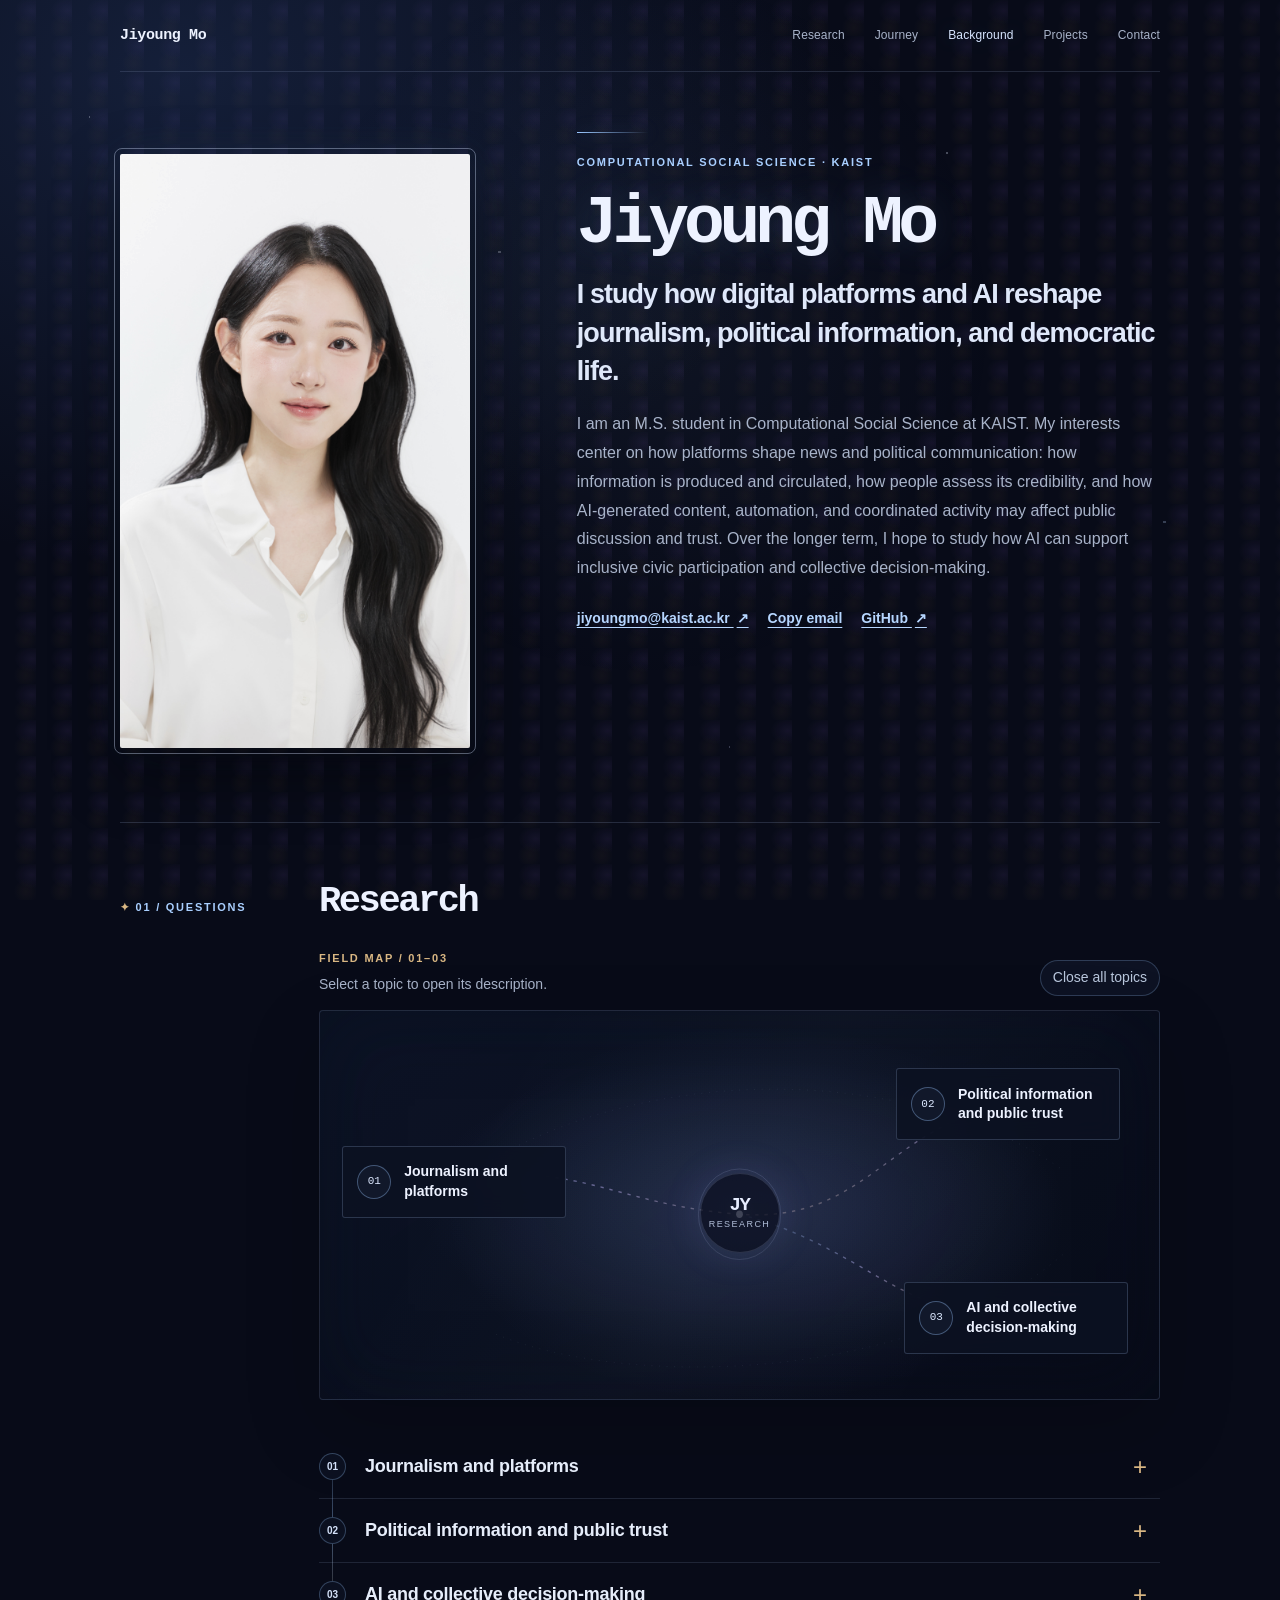
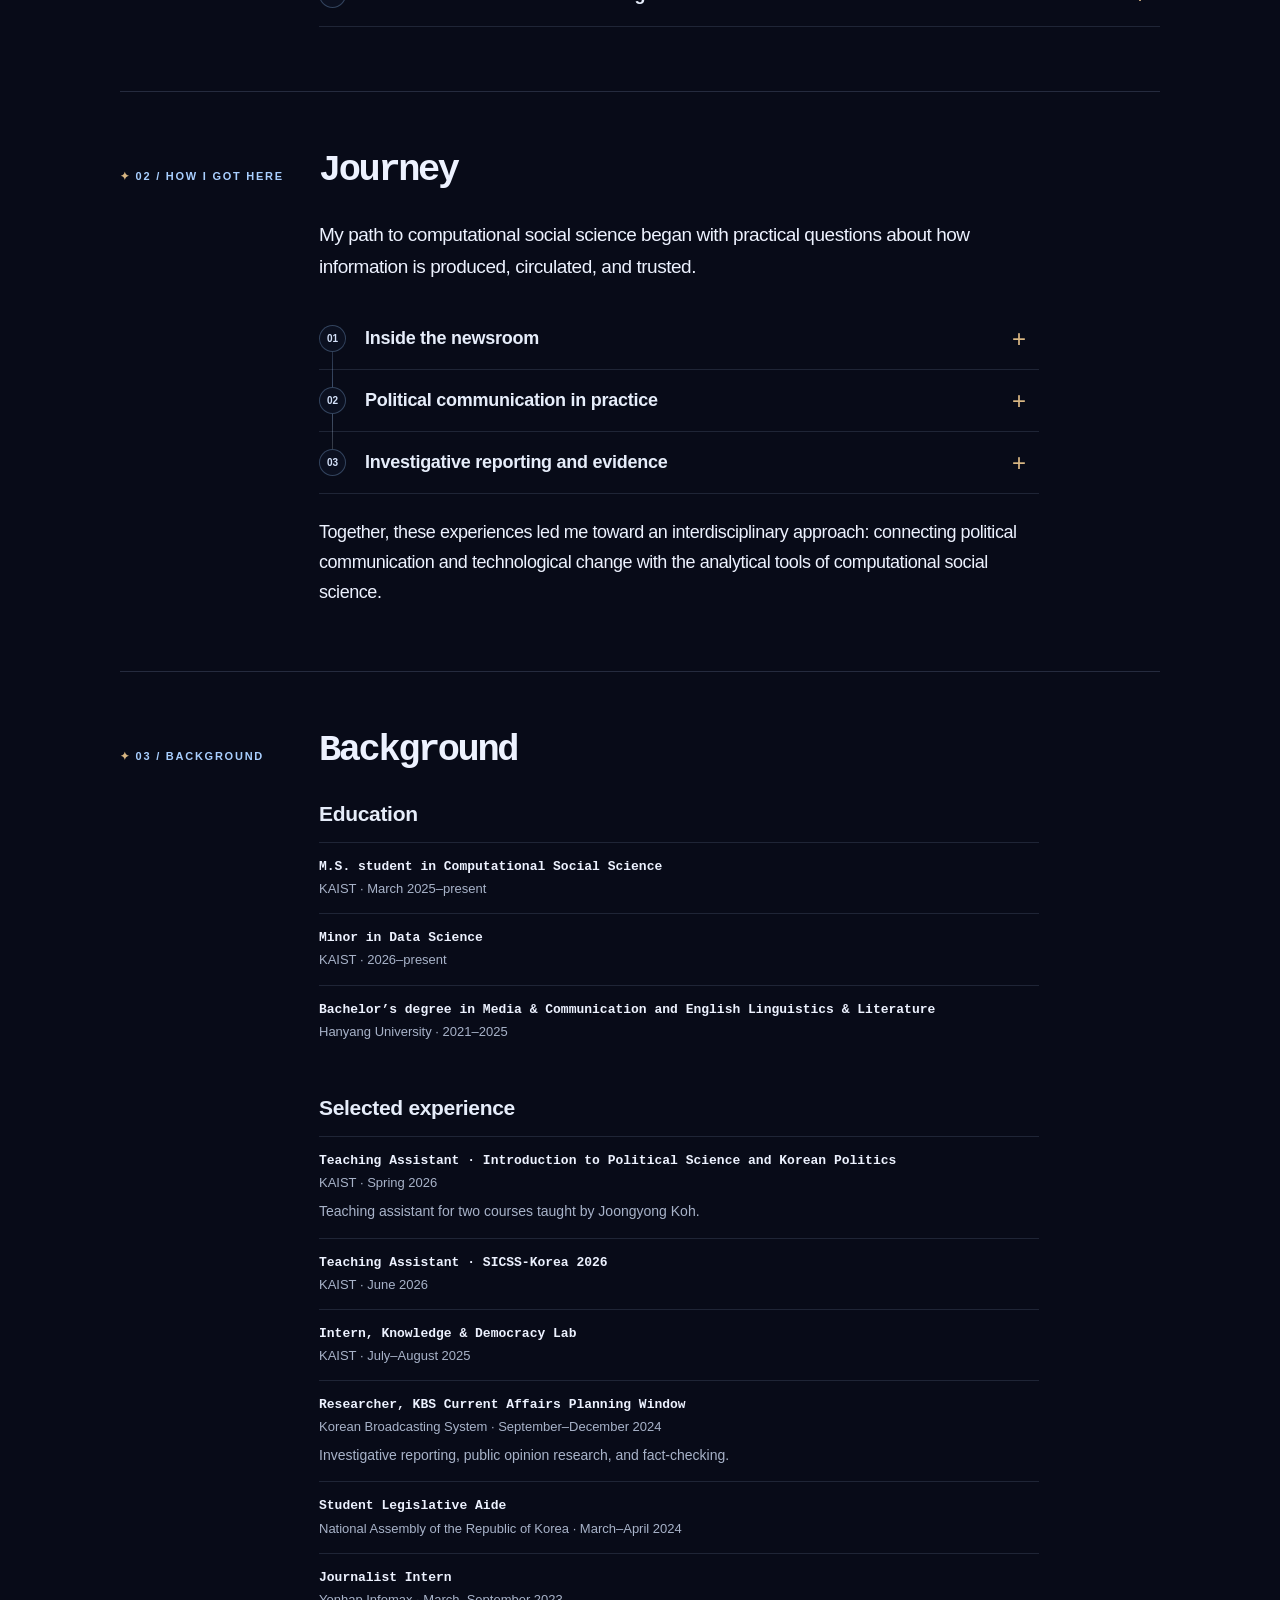
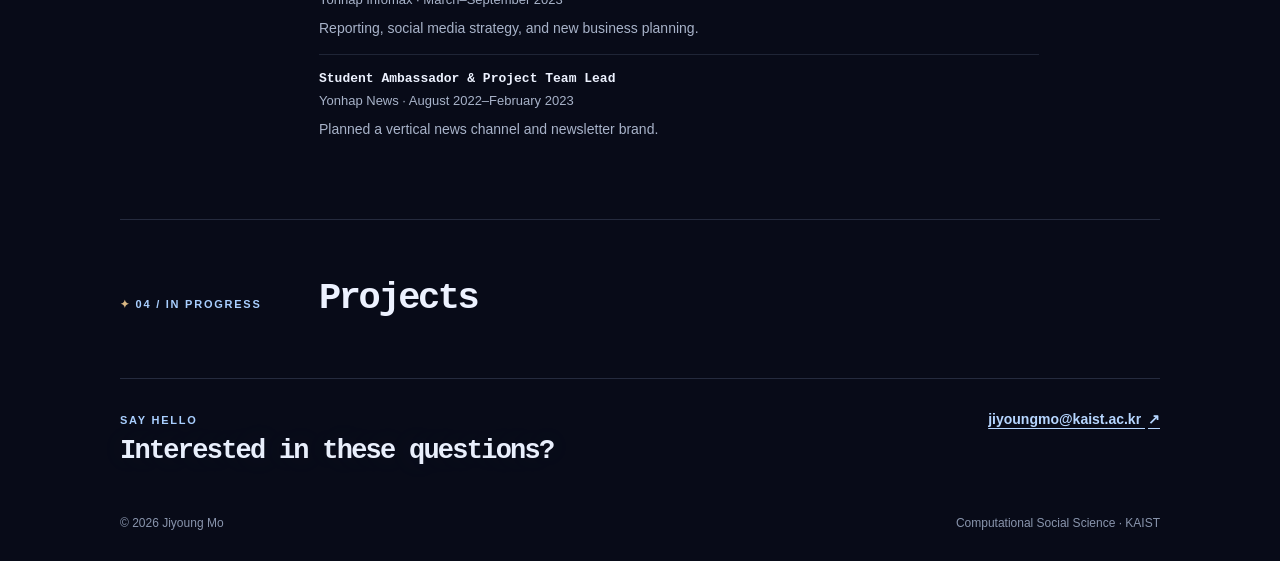
==== index.html @ 5dccaf34 "Add subtle atlas click feedback" ====
<!-- 업데이트 시점: 2026-11-23 15:26 KST -->
<!doctype html>
<html lang="en">
<head>
  <meta charset="utf-8">
  <meta name="viewport" content="width=device-width, initial-scale=1">
  <meta name="description" content="Jiyoung Mo is an M.S. student in Computational Social Science at KAIST. Her research interests include journalism, political communication, digital platforms, AI, and public trust.">
  <meta name="google-site-verification" content="zo9E450cObLUXIxAeQQ9kWGhtBv0gVNKXeL8ZWqjSrw">
  <meta name="robots" content="index, follow">
  <link rel="canonical" href="https://jiyoungmo.github.io/jiyoungmo/">
  <meta property="og:type" content="website">
  <meta property="og:title" content="Jiyoung Mo | Computational Social Science">
  <meta property="og:description" content="Research interests in journalism, political communication, digital platforms, AI, and public trust.">
  <meta property="og:url" content="https://jiyoungmo.github.io/jiyoungmo/">
  <meta property="og:image" content="https://jiyoungmo.github.io/jiyoungmo/profile.jpg">
  <meta name="twitter:card" content="summary_large_image">
  <title>Jiyoung Mo | Computational Social Science</title>
  <link rel="stylesheet" href="style.css?v=20261122">
  <script type="application/ld+json">
  {
    "@context": "https://schema.org",
    "@type": "Person",
    "name": "Jiyoung Mo",
    "url": "https://jiyoungmo.github.io/jiyoungmo/",
    "image": "https://jiyoungmo.github.io/jiyoungmo/profile.jpg",
    "jobTitle": "M.S. student in Computational Social Science",
    "affiliation": {
      "@type": "CollegeOrUniversity",
      "name": "KAIST"
    },
    "knowsAbout": [
      "Journalism",
      "Political communication",
      "Digital platforms",
      "Computational social science",
      "Artificial intelligence and public trust"
    ]
  }
  </script>
</head>
<body class="cyberpunk-study">
  <div class="scroll-progress" id="scroll-progress" aria-hidden="true"></div>
  <header class="site-header">
    <a class="wordmark" href="#top">Jiyoung Mo</a>
    <nav aria-label="Main navigation">
      <a href="#research">Research</a>
      <a href="#journey">Journey</a>
      <a href="#background">Background</a>
      <a href="#projects">Projects</a>
      <a href="mailto:jiyoungmo@kaist.ac.kr">Contact</a>
    </nav>
  </header>

  <main id="top">
    <section class="hero">
      <div class="portrait-system">
        <span class="orbit-path orbit-path-one" aria-hidden="true"></span>
        <span class="orbit-path orbit-path-two" aria-hidden="true"></span>
        <img class="profile-photo" src="profile.jpg" alt="Jiyoung Mo">
      </div>
      <div class="hero-copy">
        <p class="eyebrow">COMPUTATIONAL SOCIAL SCIENCE · KAIST</p>
        <h1>Jiyoung Mo</h1>
        <p class="lead">I study how digital platforms and AI reshape journalism, political information, and democratic life.</p>
        <p class="intro">I am an M.S. student in Computational Social Science at KAIST. My interests center on how platforms shape news and political communication: how information is produced and circulated, how people assess its credibility, and how AI-generated content, automation, and coordinated activity may affect public discussion and trust. Over the longer term, I hope to study how AI can support inclusive civic participation and collective decision-making.</p>
        <div class="hero-links">
          <a class="button" href="mailto:jiyoungmo@kaist.ac.kr">jiyoungmo@kaist.ac.kr <span aria-hidden="true">↗</span></a>
          <button class="text-link copy-email" id="copy-email" type="button" data-email="jiyoungmo@kaist.ac.kr">Copy email</button>
          <a class="text-link" href="https://github.com/jiyoungmo">GitHub <span aria-hidden="true">↗</span></a>
        </div>
        <span class="interaction-status" id="interaction-status" aria-live="polite"></span>
      </div>
    </section>

    <section class="section" id="research">
      <div class="section-heading"><p class="eyebrow">01 / QUESTIONS</p><h2>Research</h2></div>
      <div class="atlas-panel">
        <div class="atlas-heading">
          <div><p class="eyebrow">FIELD MAP / 01–03</p><p class="atlas-instruction">Select a topic to open its description.</p></div>
          <button class="atlas-reset" id="atlas-reset" type="button">Close all topics</button>
        </div>
        <div class="atlas-stage" role="group" aria-label="Interactive map of research interests">
          <svg class="atlas-lines" viewBox="0 0 1000 420" preserveAspectRatio="none" aria-hidden="true">
            <defs>
              <linearGradient id="atlas-thread" x1="0" x2="1" y1="0" y2="1"><stop offset="0" stop-color="#9bc8ff" stop-opacity=".25"/><stop offset=".52" stop-color="#c6b9ff" stop-opacity=".65"/><stop offset="1" stop-color="#d9b783" stop-opacity=".34"/></linearGradient>
              <radialGradient id="atlas-cloud"><stop stop-color="#829ee8" stop-opacity=".2"/><stop offset="1" stop-color="#829ee8" stop-opacity="0"/></radialGradient>
            </defs>
            <ellipse class="atlas-nebula" cx="520" cy="220" rx="370" ry="205" fill="url(#atlas-cloud)"/>
            <path class="atlas-thread-path" d="M 160 185 C 300 158, 350 210, 500 220 S 675 126, 820 100"/>
            <path class="atlas-thread-path" d="M 500 220 C 650 255, 690 334, 830 330"/>
            <path class="atlas-orbit-path" d="M 130 210 C 315 60, 675 42, 882 170"/>
            <path class="atlas-orbit-path" d="M 210 350 C 370 410, 715 402, 890 260"/>
            <circle class="atlas-core-halo" cx="500" cy="220" r="49"/>
            <circle class="atlas-core" cx="500" cy="220" r="4"/>
          </svg>
          <div class="atlas-core-label" aria-hidden="true"><span>JY</span><small>RESEARCH</small></div>
          <button class="atlas-node atlas-node-one" type="button" data-atlas-focus="research-news" aria-controls="research-news" aria-expanded="false"><span class="atlas-node-index">01</span><span class="atlas-node-title">Journalism and platforms</span></button>
          <button class="atlas-node atlas-node-two" type="button" data-atlas-focus="research-trust" aria-controls="research-trust" aria-expanded="false"><span class="atlas-node-index">02</span><span class="atlas-node-title">Political information and public trust</span></button>
          <button class="atlas-node atlas-node-three" type="button" data-atlas-focus="research-ai" aria-controls="research-ai" aria-expanded="false"><span class="atlas-node-index">03</span><span class="atlas-node-title">AI and collective decision-making</span></button>
        </div>
      </div>
      <div class="research-grid">
        <details class="research-card" id="research-news"><summary class="research-summary"><span class="card-index">01</span><h3>Journalism and platforms</h3></summary><div class="research-detail"><p>How news organizations adapt production and distribution to platform environments, and how changing formats shape the ways people encounter and respond to news.</p><div class="tags"><span>Journalism</span><span>Platformization</span><span>YouTube</span></div></div></details>
        <details class="research-card" id="research-trust"><summary class="research-summary"><span class="card-index">02</span><h3>Political information and public trust</h3></summary><div class="research-detail"><p>How people assess online information and how political content circulates, including possible AI-generated content, automated accounts, and coordinated activity. I am interested in the evidence that supports claims about manipulation, the evidence that does not, and what these patterns mean for public trust and democratic discussion.</p><div class="tags"><span>Political communication</span><span>Information integrity</span><span>AI &amp; automation</span></div></div></details>
        <details class="research-card" id="research-ai"><summary class="research-summary"><span class="card-index">03</span><h3>AI and collective decision-making</h3></summary><div class="research-detail"><p>As a longer-term interest, I hope to study how AI-supported civic participation can help groups understand diverse views, make collective decisions, and do so transparently.</p><div class="tags"><span>Human–AI interaction</span><span>Civic participation</span><span>Deliberation</span></div></div></details>
      </div>
    </section>

    <section class="section journey" id="journey">
      <div class="section-heading"><p class="eyebrow">02 / HOW I GOT HERE</p><h2>Journey</h2></div>
      <div class="journey-content">
        <p class="journey-lead">My path to computational social science began with practical questions about how information is produced, circulated, and trusted.</p>
        <div class="journey-list">
          <details class="journey-item"><summary><span class="card-index">01</span><h3>Inside the newsroom</h3></summary><div class="journey-detail"><p>As an intern journalist at Yonhap Infomax, I worked across reporting and a next-generation media project involving social media strategy and short-form news. I saw the tension between journalistic values and the platform and market pressures shaping news production.</p></div></details>
          <details class="journey-item"><summary><span class="card-index">02</span><h3>Political communication in practice</h3></summary><div class="journey-detail"><p>Working on strategy for South Korea’s 22nd general election in a National Assembly office, I encountered framing, policy, candidate analysis, and digital media strategy as practical parts of political communication. This raised questions for me about whose voices platforms amplify and how power travels through public discussion.</p></div></details>
          <details class="journey-item"><summary><span class="card-index">03</span><h3>Investigative reporting and evidence</h3></summary><div class="journey-detail"><p>At KBS’s <em>Current Affairs Planning Window</em>, I worked on fact-checking, public opinion research, field reporting, and broadcast materials. The experience deepened my respect for rigorous journalism and made clear how difficult it can be to establish facts in a complex information environment.</p></div></details>
        </div>
        <p class="journey-close">Together, these experiences led me toward an interdisciplinary approach: connecting political communication and technological change with the analytical tools of computational social science.</p>
      </div>
    </section>

    <section class="section background" id="background">
      <div class="section-heading"><p class="eyebrow">03 / BACKGROUND</p><h2>Background</h2></div>
      <div class="background-copy">
        <h3>Education</h3>
        <div class="background-entry"><div><strong>M.S. student in Computational Social Science</strong><span>KAIST · March 2025–present</span></div></div>
        <div class="background-entry"><div><strong>Minor in Data Science</strong><span>KAIST · 2026–present</span></div></div>
        <div class="background-entry"><div><strong>Bachelor’s degree in Media &amp; Communication and English Linguistics &amp; Literature</strong><span>Hanyang University · 2021–2025</span></div></div>
        <h3 class="experience-heading">Selected experience</h3>
        <div class="background-entry"><div><strong>Teaching Assistant · Introduction to Political Science and Korean Politics</strong><span>KAIST · Spring 2026</span><p>Teaching assistant for two courses taught by Joongyong Koh.</p></div></div>
        <div class="background-entry"><div><strong>Teaching Assistant · SICSS-Korea 2026</strong><span>KAIST · June 2026</span></div></div>
        <div class="background-entry"><div><strong>Intern, Knowledge &amp; Democracy Lab</strong><span>KAIST · July–August 2025</span></div></div>
        <div class="background-entry"><div><strong>Researcher, KBS Current Affairs Planning Window</strong><span>Korean Broadcasting System · September–December 2024</span><p>Investigative reporting, public opinion research, and fact-checking.</p></div></div>
        <div class="background-entry"><div><strong>Student Legislative Aide</strong><span>National Assembly of the Republic of Korea · March–April 2024</span></div></div>
        <div class="background-entry"><div><strong>Journalist Intern</strong><span>Yonhap Infomax · March–September 2023</span><p>Reporting, social media strategy, and new business planning.</p></div></div>
        <div class="background-entry"><div><strong>Student Ambassador &amp; Project Team Lead</strong><span>Yonhap News · August 2022–February 2023</span><p>Planned a vertical news channel and newsletter brand.</p></div></div>
      </div>
    </section>

    <section class="section projects" id="projects">
      <div class="section-heading"><p class="eyebrow">04 / IN PROGRESS</p><h2>Projects</h2></div>
    </section>

    <section class="contact-band"><div><p class="eyebrow">SAY HELLO</p><h2>Interested in these questions?</h2></div><a class="button button-light" href="mailto:jiyoungmo@kaist.ac.kr">jiyoungmo@kaist.ac.kr <span aria-hidden="true">↗</span></a></section>
  </main>

  <footer><span>© 2026 Jiyoung Mo</span><span>Computational Social Science · KAIST</span></footer>
  <script>
    (() => {
      const root = document.documentElement;
      const body = document.body;
      const progress = document.getElementById("scroll-progress");
      const status = document.getElementById("interaction-status");
      const reduceMotion = window.matchMedia("(prefers-reduced-motion: reduce)");
      const AudioContextClass = window.AudioContext || window.webkitAudioContext;
      let audioContext;
      body.classList.add("enhanced");

      const playSoftClick = () => {
        if (!AudioContextClass) return;
        audioContext ??= new AudioContextClass();
        if (audioContext.state === "suspended") audioContext.resume();
        const now = audioContext.currentTime;
        const tone = audioContext.createOscillator();
        const volume = audioContext.createGain();
        tone.type = "sine";
        tone.frequency.setValueAtTime(620, now);
        tone.frequency.exponentialRampToValueAtTime(820, now + .055);
        volume.gain.setValueAtTime(.0001, now);
        volume.gain.exponentialRampToValueAtTime(.018, now + .008);
        volume.gain.exponentialRampToValueAtTime(.0001, now + .085);
        tone.connect(volume);
        volume.connect(audioContext.destination);
        tone.start(now);
        tone.stop(now + .09);
      };

      document.addEventListener("click", (event) => {
        if (event.target.closest("a, button, summary")) playSoftClick();
      }, true);

      const researchCards = [...document.querySelectorAll(".research-card")];
      const atlasNodes = [...document.querySelectorAll(".atlas-node")];
      researchCards.forEach((card, index) => {
        card.addEventListener("toggle", () => {
          const node = atlasNodes[index];
          node.setAttribute("aria-expanded", String(card.open));
          if (card.open) {
            body.dataset.signal = String(index + 1);
            status.textContent = `Opened research topic ${String(index + 1).padStart(2, "0")}`;
          } else if (body.dataset.signal === String(index + 1)) {
            delete body.dataset.signal;
          }
        });
      });

      atlasNodes.forEach((node) => {
        node.addEventListener("click", () => {
          const card = document.getElementById(node.dataset.atlasFocus);
          if (!card.open) {
            researchCards.forEach((otherCard) => { otherCard.open = false; });
            card.open = true;
            card.scrollIntoView({ behavior: body.classList.contains("still-mode") || reduceMotion.matches ? "auto" : "smooth", block: "center" });
          } else {
            card.open = false;
          }
        });
      });

      document.getElementById("atlas-reset").addEventListener("click", () => {
        researchCards.forEach((card) => { card.open = false; });
        atlasNodes.forEach((node) => node.setAttribute("aria-expanded", "false"));
        delete body.dataset.signal;
        status.textContent = "All research topics closed";
      });

      document.getElementById("copy-email").addEventListener("click", async (event) => {
        const email = event.currentTarget.dataset.email;
        try {
          await navigator.clipboard.writeText(email);
        } catch {
          const field = document.createElement("textarea");
          field.value = email;
          field.setAttribute("readonly", "");
          field.style.position = "fixed";
          field.style.opacity = "0";
          document.body.append(field);
          field.select();
          document.execCommand("copy");
          field.remove();
        }
        status.textContent = "Email copied";
      });

      const updateProgress = () => {
        const range = document.documentElement.scrollHeight - window.innerHeight;
        const amount = range > 0 ? (window.scrollY / range) * 100 : 0;
        progress.style.setProperty("--scroll-progress", `${amount}%`);
      };
      window.addEventListener("scroll", updateProgress, { passive: true });
      window.addEventListener("resize", updateProgress);
      updateProgress();

      const finePointer = window.matchMedia("(pointer: fine)");
      if (finePointer.matches) {
        window.addEventListener("pointermove", (event) => {
          root.style.setProperty("--pointer-x", `${event.clientX}px`);
          root.style.setProperty("--pointer-y", `${event.clientY}px`);
        }, { passive: true });

        const photo = document.querySelector(".profile-photo");
        photo.addEventListener("pointermove", (event) => {
          const rect = photo.getBoundingClientRect();
          const x = (event.clientX - rect.left) / rect.width - .5;
          const y = (event.clientY - rect.top) / rect.height - .5;
          photo.style.setProperty("--tilt-x", `${-y * 4}deg`);
          photo.style.setProperty("--tilt-y", `${x * 5}deg`);
        });
        photo.addEventListener("pointerleave", () => {
          photo.style.setProperty("--tilt-x", "0deg");
          photo.style.setProperty("--tilt-y", "0deg");
        });
      }

      const sections = [...document.querySelectorAll("main > .section, main > .contact-band")];
      const navLinks = [...document.querySelectorAll("nav a[href^='#']")];
      if ("IntersectionObserver" in window) {
        const revealObserver = new IntersectionObserver((entries) => {
          entries.forEach((entry) => {
            if (entry.isIntersecting) {
              entry.target.classList.add("is-visible");
              revealObserver.unobserve(entry.target);
            }
          });
        }, { threshold: .12 });
        sections.forEach((section) => {
          section.dataset.reveal = "";
          revealObserver.observe(section);
        });

        const activeObserver = new IntersectionObserver((entries) => {
          entries.forEach((entry) => {
            if (entry.isIntersecting && entry.target.id) {
              navLinks.forEach((link) => link.classList.toggle("is-active", link.hash === `#${entry.target.id}`));
            }
          });
        }, { rootMargin: "-20% 0px -65% 0px" });
        document.querySelectorAll("main > .section[id]").forEach((section) => activeObserver.observe(section));
      }
    })();
  </script>
</body>
</html>
---- style.css ----
/* 업데이트 시점: 2026-11-23 15:26 KST */

:root {
  color-scheme: light;
  --ink: #202226;
  --muted: #5d626a;
  --paper: #fff;
  --line: #dedfdf;
  --accent: #4d626b;
  --display: "SF Mono", "Roboto Mono", "JetBrains Mono", "Cascadia Code", monospace;
  --sans: "Inter", "SF Pro Display", -apple-system, BlinkMacSystemFont, "Helvetica Neue", Arial, sans-serif;
  --content: 1040px;
}

* { box-sizing: border-box; }
html { scroll-behavior: smooth; }
body {
  margin: 0;
  color: var(--ink);
  background: var(--paper);
  font-family: var(--sans);
  font-size: 16px;
  line-height: 1.72;
  -webkit-font-smoothing: antialiased;
  text-rendering: optimizeLegibility;
}
a { color: inherit; text-decoration-thickness: 1px; text-underline-offset: 4px; }
a:focus-visible { outline: 2px solid var(--accent); outline-offset: 4px; }
h1, h2, h3, p { margin-top: 0; }

.site-header {
  width: min(100% - 64px, var(--content));
  min-height: 72px;
  margin: 0 auto;
  display: flex;
  align-items: center;
  justify-content: space-between;
  gap: 28px;
  border-bottom: 1px solid var(--line);
}
.wordmark { font-family: var(--display); font-size: 15px; font-weight: 650; letter-spacing: -.045em; text-decoration: none; }
nav { display: flex; align-items: center; flex-wrap: wrap; gap: clamp(16px, 2.6vw, 30px); }
nav a { color: #41454a; font-size: 13px; text-decoration: none; }
nav a:hover, .text-link:hover { color: var(--accent); text-decoration: underline; }

main { width: min(100% - 64px, var(--content)); margin: 0 auto; }
.hero {
  padding: 82px 0 74px;
  display: grid;
  grid-template-columns: minmax(0, 1fr) 250px;
  align-items: center;
  gap: clamp(52px, 9vw, 110px);
}
.hero-copy { max-width: 650px; }
.profile-photo {
  display: block;
  width: 230px;
  aspect-ratio: 4 / 5;
  justify-self: end;
  object-fit: cover;
  object-position: center 35%;
  filter: saturate(.86);
}
.eyebrow {
  margin: 0 0 18px;
  color: var(--accent);
  font-size: 11px;
  font-weight: 650;
  letter-spacing: .12em;
  line-height: 1.5;
  text-transform: uppercase;
}
h1 {
  margin-bottom: 16px;
  font-family: var(--display);
  font-size: clamp(45px, 6.2vw, 68px);
  font-weight: 650;
  line-height: 1.04;
  letter-spacing: -.075em;
}
.lead {
  max-width: 640px;
  margin-bottom: 20px;
  font-family: var(--sans);
  font-size: clamp(21px, 2.5vw, 27px);
  font-weight: 550;
  line-height: 1.42;
  letter-spacing: -.035em;
}
.intro { max-width: 630px; margin-bottom: 23px; color: var(--muted); font-size: 16px; line-height: 1.8; }
.hero-links { display: flex; align-items: center; gap: 19px; flex-wrap: wrap; }
.button, .text-link { color: var(--accent); font-size: 14px; font-weight: 600; text-decoration: underline; text-underline-offset: 4px; }
.button span, .text-link span { margin-left: 3px; font-size: 14px; }

.section { padding: 58px 0 64px; border-top: 1px solid var(--line); }
.section-heading { margin-bottom: 28px; display: grid; grid-template-columns: 175px minmax(0, 1fr); align-items: baseline; gap: 24px; }
.section-heading .eyebrow { margin: 0; }
.section h2, .contact-band h2 {
  margin: 0;
  font-family: var(--display);
  font-size: clamp(29px, 3.5vw, 37px);
  font-weight: 600;
  line-height: 1.12;
  letter-spacing: -.065em;
}
.research-grid { display: block; margin-left: 199px; border-top: 1px solid var(--line); }
.research-card {
  padding: 22px 0 24px;
  display: grid;
  grid-template-columns: 28px minmax(170px, .72fr) minmax(0, 1.5fr);
  gap: 18px;
  align-items: start;
  border-bottom: 1px solid var(--line);
}
.card-index { color: var(--accent); font: 600 12px/1.5 var(--sans); }
.research-card h3, .journey-item h3, .background-copy h3 {
  margin: 0;
  font-family: var(--sans);
  font-size: 18px;
  font-weight: 650;
  line-height: 1.35;
  letter-spacing: -.015em;
}
.research-card p, .journey-item p, .background-copy p { margin: 0; color: var(--muted); font-size: 15px; line-height: 1.72; }
.tags { display: none; }

.journey { padding-top: 58px; padding-bottom: 64px; }
.journey-content { max-width: 720px; margin-left: 199px; }
.journey-lead, .journey-close { max-width: 710px; font-family: var(--sans); font-size: 19px; font-weight: 520; line-height: 1.65; letter-spacing: -.025em; }
.journey-lead { margin-bottom: 25px; }
.journey-list { border-top: 1px solid var(--line); }
.journey-item { padding: 21px 0; display: grid; grid-template-columns: 28px minmax(0, 1fr); gap: 18px; border-bottom: 1px solid var(--line); }
.journey-item h3 { margin: 0 0 7px; }
.journey-item p { max-width: 670px; }
.journey-close { margin: 24px 0 0; font-size: 18px; }

.background-copy { max-width: 720px; margin-left: 199px; }
.background-copy h3 { margin: 0 0 14px; font-size: 21px; }
.background-entry { padding: 14px 0; border-top: 1px solid var(--line); }
.background-entry strong, .background-entry span { display: block; }
.background-entry strong { font-size: 15px; font-weight: 600; line-height: 1.55; }
.background-entry span { margin-top: 2px; color: var(--muted); font-size: 13px; line-height: 1.55; }
.background-entry p { margin: 6px 0 0; font-size: 14px; }
.background-copy .experience-heading { margin-top: 38px; }

.projects { padding-bottom: 58px; }
.projects .section-heading { margin-bottom: 0; }
.contact-band {
  margin: 0;
  padding: 28px 0;
  display: flex;
  align-items: baseline;
  justify-content: space-between;
  gap: 24px;
  border-top: 1px solid var(--line);
}
.contact-band .eyebrow { margin-bottom: 8px; }
.contact-band h2 { font-size: 27px; }
.button-light { flex: 0 0 auto; }
footer {
  width: min(100% - 64px, var(--content));
  margin: 0 auto;
  padding: 18px 0 28px;
  display: flex;
  justify-content: space-between;
  gap: 18px;
  color: var(--muted);
  font-size: 12px;
}

@media (max-width: 760px) {
  .site-header { width: min(100% - 40px, var(--content)); min-height: 0; padding: 17px 0 15px; align-items: flex-start; flex-direction: column; gap: 12px; }
  nav { gap: 9px 17px; }
  nav a { font-size: 12px; }
  main { width: min(100% - 40px, var(--content)); }
  .hero { padding: 42px 0 48px; grid-template-columns: minmax(0, 1fr) 150px; gap: 25px; align-items: start; }
  .profile-photo { width: 145px; }
  .eyebrow { margin-bottom: 13px; font-size: 10px; }
  h1 { font-size: clamp(42px, 10vw, 62px); }
  .lead { font-size: 22px; }
  .intro { font-size: 15px; }
  .section { padding: 42px 0 48px; }
  .section-heading { grid-template-columns: 1fr; gap: 7px; margin-bottom: 20px; }
  .section h2 { font-size: 36px; }
  .research-grid, .journey-content, .background-copy { margin-left: 0; }
  .research-card { grid-template-columns: 24px minmax(0, .8fr) minmax(0, 1.3fr); gap: 12px; padding: 18px 0; }
  .research-card h3 { font-size: 18px; }
  .research-card p, .journey-item p { font-size: 14px; }
  .journey-lead { font-size: 20px; }
  .journey-item { grid-template-columns: 24px minmax(0, 1fr); gap: 12px; }
  .journey-item h3 { font-size: 19px; }
  .journey-close { font-size: 17px; }
  .contact-band { align-items: flex-start; flex-direction: column; gap: 10px; }
  .contact-band h2 { font-size: 25px; }
  footer { width: min(100% - 40px, var(--content)); flex-direction: column; gap: 4px; }
}
@media (max-width: 520px) {
  .hero { grid-template-columns: 1fr; }
  .profile-photo { order: -1; width: 132px; justify-self: start; }
  .research-card { grid-template-columns: 24px minmax(0, 1fr); }
  .research-card p { grid-column: 2; }
}
@media (prefers-reduced-motion: reduce) {
  html { scroll-behavior: auto; }
}

/* 업데이트 시점: 2026-11-21 14:52 KST */
:root {
  --ink: #172126;
  --muted: #52636a;
  --paper: #f8faf9;
  --line: #cbd7d7;
  --accent: #087f86;
  --display: "SF Mono", "Roboto Mono", "JetBrains Mono", "Cascadia Code", monospace;
}
body.cyberpunk-study {
  background-color: var(--paper);
  background-image: linear-gradient(rgba(8, 127, 134, .035) 1px, transparent 1px), linear-gradient(90deg, rgba(8, 127, 134, .035) 1px, transparent 1px);
  background-size: 32px 32px;
}
body.cyberpunk-study::before {
  position: fixed;
  z-index: -1;
  inset: 0;
  content: "";
  background: linear-gradient(90deg, transparent calc(100% - 1px), rgba(8, 127, 134, .12) 100%);
  background-size: 25% 100%;
  pointer-events: none;
}
.site-header { border-bottom: 1px solid #9fbabb; }
.wordmark { color: #172126; }
nav a { font-family: var(--display); font-size: 11px; letter-spacing: -.04em; }
.eyebrow, .card-index { color: #087f86; }
.eyebrow { font-family: var(--display); letter-spacing: .1em; }
h1 {
  color: #14272b;
  text-shadow: 3px 3px 0 rgba(13, 202, 191, .18);
}
.hero-copy { position: relative; }
.hero-copy::before {
  position: absolute;
  top: -24px;
  left: 0;
  width: 54px;
  height: 3px;
  content: "";
  background: #ed4c98;
}
.profile-photo {
  outline: 1px solid #18b5b2;
  outline-offset: 7px;
  filter: saturate(.94) contrast(1.02);
}
.section, .contact-band { border-color: #b7c9c9; }
.section-heading .eyebrow { position: relative; }
.section-heading .eyebrow::before { content: "// "; color: #ed4c98; }
.research-grid, .journey-list { border-color: #b7c9c9; }
.research-card, .journey-item, .background-entry { border-color: #cbd7d7; }
.research-card h3, .journey-item h3, .background-copy h3 { color: #173b40; }
.background-entry strong { font-family: var(--display); font-size: 13px; }
.button, .text-link { color: #087f86; }
.contact-band h2 { text-shadow: 2px 2px 0 rgba(13, 202, 191, .18); }
footer { font-family: var(--display); font-size: 10px; }
@media (max-width: 760px) {
  nav a { font-size: 10px; }
}

/* 업데이트 시점: 2026-11-22 22:36 KST */
:root {
  color-scheme: dark;
  --ink: #e6f2ff;
  --muted: #9eb0ca;
  --paper: #0b1020;
  --panel: #121c31;
  --line: #253752;
  --accent: #62e8d4;
  --accent-secondary: #a78bfa;
  --display: "SF Mono", "Roboto Mono", "JetBrains Mono", "Cascadia Code", monospace;
  --pointer-x: 50vw;
  --pointer-y: 36vh;
}
html { background: #0b1020; }
body.cyberpunk-study {
  position: relative;
  isolation: isolate;
  color: var(--ink);
  background-color: var(--paper);
  background-image:
    radial-gradient(ellipse at 75% 5%, rgba(98, 232, 212, .12), transparent 42%),
    linear-gradient(rgba(98, 232, 212, .035) 1px, transparent 1px),
    linear-gradient(90deg, rgba(98, 232, 212, .035) 1px, transparent 1px);
  background-size: auto, 36px 36px, 36px 36px;
}
body.cyberpunk-study::before {
  z-index: -1;
  background: linear-gradient(90deg, transparent calc(100% - 1px), rgba(98, 232, 212, .12) 100%);
  background-size: 25% 100%;
}
body.cyberpunk-study::after {
  position: fixed;
  z-index: -1;
  inset: 0;
  content: "";
  opacity: .42;
  background: radial-gradient(440px circle at var(--pointer-x) var(--pointer-y), rgba(98, 232, 212, .10), transparent 72%);
  pointer-events: none;
  transition: opacity .35s ease;
}
.scroll-progress {
  position: fixed;
  z-index: 20;
  top: 0;
  left: 0;
  width: var(--scroll-progress, 0%);
  height: 2px;
  background: linear-gradient(90deg, #62e8d4, #a78bfa);
  box-shadow: 0 0 12px rgba(98, 232, 212, .55);
  pointer-events: none;
}
.scanline-overlay {
  position: fixed;
  z-index: 10;
  inset: 0;
  opacity: 0;
  background: repeating-linear-gradient(to bottom, transparent 0, transparent 3px, rgba(98, 232, 212, .055) 4px);
  pointer-events: none;
  transition: opacity .2s ease;
}
body.scan-mode .scanline-overlay { opacity: .35; }
.site-header { border-color: var(--line); }
.wordmark { color: var(--ink); }
nav a { color: var(--muted); font-family: var(--display); font-size: 11px; letter-spacing: -.04em; transition: color .18s ease, text-shadow .18s ease; }
nav a:hover, nav a.is-active { color: var(--accent); text-shadow: 0 0 12px rgba(98, 232, 212, .4); }
main { position: relative; }
.eyebrow, .card-index { color: var(--accent); }
.eyebrow { font-family: var(--display); letter-spacing: .1em; }
h1 {
  color: var(--ink);
  text-shadow: 2px 0 rgba(167, 139, 250, .58), -2px 0 rgba(98, 232, 212, .5);
  transition: text-shadow .2s ease;
}
.hero-copy:hover h1 { text-shadow: 3px 0 rgba(167, 139, 250, .72), -3px 0 rgba(98, 232, 212, .65); }
.hero-copy::before { background: linear-gradient(90deg, #a78bfa, #62e8d4); box-shadow: 0 0 12px rgba(167, 139, 250, .3); }
.lead { color: #d5e7fa; }
.intro, .research-card p, .journey-item p, .background-copy p { color: var(--muted); }
.profile-photo {
  outline: 1px solid var(--accent);
  outline-offset: 7px;
  box-shadow: 9px 9px 0 rgba(167, 139, 250, .16), 0 0 26px rgba(98, 232, 212, .12);
  filter: saturate(.78) contrast(1.05);
  transform: perspective(900px) rotateX(var(--tilt-x, 0deg)) rotateY(var(--tilt-y, 0deg));
  transition: transform .22s ease, filter .25s ease, box-shadow .25s ease;
}
.profile-photo:hover { filter: saturate(1) contrast(1.06); box-shadow: 12px 12px 0 rgba(167, 139, 250, .2), 0 0 34px rgba(98, 232, 212, .2); }
.section, .contact-band { border-color: var(--line); }
.section-heading .eyebrow::before { content: "// "; color: var(--accent-secondary); }
.research-grid, .journey-list { border-color: var(--line); }
.research-card, .journey-item, .background-entry { border-color: var(--line); }
.research-card, .journey-item, .background-entry { transition: background-color .22s ease, transform .22s ease, border-color .22s ease; }
.research-card:hover, .journey-item:hover, .background-entry:hover {
  background: rgba(98, 232, 212, .045);
  border-color: #3d6879;
  transform: translateX(4px);
}
.research-card h3, .journey-item h3, .background-copy h3 { color: #dceaff; }
.background-entry strong { color: var(--ink); font-family: var(--display); font-size: 13px; }
.background-entry span { color: var(--muted); }
.button, .text-link { color: var(--accent); transition: text-shadow .2s ease, color .2s ease; }
.button:hover, .text-link:hover { color: var(--accent-secondary); text-shadow: 0 0 14px rgba(167, 139, 250, .4); }
.contact-band h2 { color: var(--ink); text-shadow: 1px 0 rgba(167, 139, 250, .55), -1px 0 rgba(98, 232, 212, .35); }
footer { color: var(--muted); font-family: var(--display); font-size: 10px; }
body.enhanced main > [data-reveal] { opacity: 0; transform: translateY(22px); transition: opacity .7s ease, transform .7s ease; }
body.enhanced main > [data-reveal].is-visible { opacity: 1; transform: translateY(0); }
@media (max-width: 760px) {
  nav a { font-size: 10px; }
  body.cyberpunk-study::after { opacity: .2; }
}
@media (prefers-reduced-motion: reduce) {
  *, *::before, *::after { scroll-behavior: auto !important; animation-duration: .01ms !important; animation-iteration-count: 1 !important; transition-duration: .01ms !important; }
  body.enhanced main > [data-reveal] { opacity: 1; transform: none; }
}

/* 업데이트 시점: 2026-11-22 22:40 KST */
.hero { grid-template-columns: 250px minmax(0, 1fr); align-items: center; }
.profile-photo { grid-column: 1; grid-row: 1; justify-self: start; width: 220px; }
.hero-copy { grid-column: 2; grid-row: 1; }
.hero-copy::before { top: -22px; }
.hero-links { gap: 14px 19px; }
.copy-email { appearance: none; padding: 0; border: 0; background: none; font-family: inherit; cursor: pointer; }
.interaction-status { display: block; min-height: 1.5em; margin-top: 12px; color: var(--accent-secondary); font: 10px/1.5 var(--display); letter-spacing: .06em; }
.research-card { grid-template-columns: 28px minmax(170px, .72fr) minmax(0, 1.5fr) auto; }
.copy-email:focus-visible { outline: 2px solid var(--accent-secondary); outline-offset: 4px; }
@media (max-width: 760px) {
  .hero { grid-template-columns: 150px minmax(0, 1fr); }
  .profile-photo { grid-column: 1; grid-row: 1; width: 140px; }
  .hero-copy { grid-column: 2; grid-row: 1; }
  .research-card { grid-template-columns: 24px minmax(0, .8fr) minmax(0, 1.3fr); }
}
@media (max-width: 520px) {
  .hero { grid-template-columns: 1fr; }
  .profile-photo { grid-column: 1; grid-row: 1; width: 132px; }
  .hero-copy { grid-column: 1; grid-row: 2; }
}

/* 업데이트 시점: 2026-11-22 23:03 KST */
:root {
  --ink: #edf2ff;
  --muted: #a8b3c9;
  --paper: #080b18;
  --panel: #11182a;
  --line: #29334a;
  --accent: #9bc8ff;
  --accent-secondary: #d9b783;
  --signal-rgb: 155, 200, 255;
}
html { background: var(--paper); }
body.cyberpunk-study {
  background-color: var(--paper);
  background-image:
    radial-gradient(ellipse at 14% 8%, rgba(58, 91, 157, .25), transparent 42%),
    radial-gradient(ellipse at 88% 30%, rgba(92, 65, 137, .15), transparent 38%),
    radial-gradient(ellipse at 72% 76%, rgba(139, 105, 61, .08), transparent 33%);
  background-attachment: fixed;
  transition: background-color .5s ease;
}
body.cyberpunk-study::before {
  position: fixed;
  z-index: -1;
  inset: 0;
  content: "";
  opacity: .48;
  background-image:
    radial-gradient(1px 1px at 7% 13%, rgba(231, 241, 255, .8) 98%, transparent),
    radial-gradient(1px 1px at 21% 72%, rgba(179, 206, 255, .7) 98%, transparent),
    radial-gradient(1.5px 1.5px at 39% 28%, rgba(239, 244, 255, .75) 98%, transparent),
    radial-gradient(1px 1px at 57% 83%, rgba(208, 219, 255, .65) 98%, transparent),
    radial-gradient(1px 1px at 74% 17%, rgba(230, 239, 255, .8) 98%, transparent),
    radial-gradient(1.5px 1.5px at 91% 58%, rgba(189, 211, 255, .72) 98%, transparent);
  background-size: 470px 390px, 530px 460px, 610px 500px, 580px 440px, 640px 520px, 510px 470px;
  pointer-events: none;
  transition: opacity .5s ease;
}
body.cyberpunk-study::after {
  background: radial-gradient(500px circle at var(--pointer-x) var(--pointer-y), rgba(var(--signal-rgb), .1), transparent 72%);
  opacity: .5;
  transition: opacity .5s ease, background .5s ease;
}
body[data-signal="1"] { --signal-rgb: 155, 200, 255; }
body[data-signal="2"] { --signal-rgb: 192, 176, 255; }
body[data-signal="3"] { --signal-rgb: 231, 197, 143; }
.scroll-progress { height: 1px; background: linear-gradient(90deg, #9bc8ff, #c1b0ff 58%, #d9b783); box-shadow: 0 0 16px rgba(155, 200, 255, .46); }
.site-header { border-color: rgba(155, 174, 212, .18); }
.wordmark { letter-spacing: -.025em; }
nav a { color: #a8b3c9; font-family: var(--sans); font-size: 12px; letter-spacing: .01em; }
nav a:hover, nav a.is-active { color: #d7e5ff; text-shadow: 0 0 20px rgba(155, 200, 255, .32); }
.eyebrow, .card-index { color: #a9cfff; }
.eyebrow { font-family: var(--sans); letter-spacing: .16em; }
h1 { text-shadow: 0 0 42px rgba(155, 200, 255, .17); }
.hero-copy:hover h1 { text-shadow: 0 0 58px rgba(155, 200, 255, .27); }
.hero-copy::before { width: 72px; height: 1px; background: linear-gradient(90deg, var(--accent), transparent); box-shadow: 0 0 18px rgba(155, 200, 255, .42); }
.lead { color: #dfe8fa; }
.portrait-system { position: relative; z-index: 0; grid-column: 1; grid-row: 1; width: 220px; min-height: 300px; display: grid; place-items: center; }
.profile-photo { position: relative; z-index: 1; grid-column: auto; grid-row: auto; width: 206px; outline: 1px solid rgba(202, 220, 255, .38); outline-offset: 5px; border-radius: 2px; box-shadow: 0 24px 66px rgba(0, 0, 0, .48), 0 0 46px rgba(110, 150, 224, .12); filter: saturate(.78) contrast(1.04); }
.profile-photo:hover { box-shadow: 0 28px 78px rgba(0, 0, 0, .5), 0 0 54px rgba(155, 200, 255, .2); }
.orbit-path { position: absolute; z-index: 0; left: 50%; top: 50%; border: 1px solid rgba(160, 190, 240, .18); border-radius: 50%; pointer-events: none; }
.orbit-path-one { width: 270px; height: 238px; transform: translate(-50%, -50%) rotate(-28deg); }
.orbit-path-two { width: 250px; height: 285px; transform: translate(-50%, -50%) rotate(36deg); border-color: rgba(217, 183, 131, .12); }
.orbit-path-one::after, .orbit-path-two::after { position: absolute; content: ""; width: 5px; height: 5px; border-radius: 50%; background: var(--accent); box-shadow: 0 0 14px rgba(155, 200, 255, .75); }
.orbit-path-one::after { top: 13%; left: 19%; }
.orbit-path-two::after { right: 14%; bottom: 19%; width: 3px; height: 3px; background: var(--accent-secondary); box-shadow: 0 0 12px rgba(217, 183, 131, .7); }
.section, .contact-band { border-color: rgba(155, 174, 212, .2); }
.section-heading .eyebrow::before { content: "✦ "; color: var(--accent-secondary); }
.research-grid, .journey-list { position: relative; border-color: transparent; }
.research-grid::before, .journey-list::before { position: absolute; z-index: 0; top: 22px; bottom: 22px; left: 13px; width: 1px; content: ""; background: linear-gradient(180deg, rgba(155, 200, 255, .12), rgba(155, 200, 255, .4), rgba(217, 183, 131, .18)); }
.research-card, .journey-item, .background-entry { position: relative; z-index: 1; border-color: rgba(155, 174, 212, .16); }
.research-card:hover, .journey-item:hover, .background-entry:hover { background: rgba(165, 191, 237, .035); border-color: rgba(155, 200, 255, .35); transform: translateX(3px); }
.research-card .card-index, .journey-item .card-index { align-self: start; display: grid; place-items: center; width: 27px; height: 27px; border: 1px solid rgba(155, 200, 255, .28); border-radius: 50%; color: #d5e2fa; background: #0b1020; font-size: 10px; }
.research-card h3, .journey-item h3, .background-copy h3 { color: #e6edfa; }
.research-card p, .journey-item p, .background-copy p, .intro { color: #a8b3c9; }
.button, .text-link { color: #b6d6ff; }
.button:hover, .text-link:hover { color: #f0d5a5; text-shadow: 0 0 20px rgba(217, 183, 131, .25); }
.copy-email { font-size: 14px; }
.interaction-status { color: #ddc293; font-size: 12px; }
.contact-band h2 { color: #e9effc; text-shadow: 0 0 32px rgba(155, 200, 255, .12); }
footer { color: #8995ad; font-family: var(--sans); font-size: 12px; }
body.enhanced main > [data-reveal] { transform: translateY(16px); transition: opacity .9s ease, transform .9s cubic-bezier(.2,.7,.2,1); }
@media (max-width: 760px) {
  .portrait-system { width: 140px; min-height: 200px; }
  .profile-photo { width: 126px; }
  .orbit-path-one { width: 166px; height: 150px; }
  .orbit-path-two { width: 154px; height: 178px; }
  nav a { font-size: 12px; }
}
@media (max-width: 520px) {
  .portrait-system { grid-column: 1; grid-row: 1; width: 145px; min-height: 196px; }
  .profile-photo { width: 132px; }
  .hero-copy { grid-column: 1; grid-row: 2; }
}
@media (prefers-reduced-motion: reduce) {
  .orbit-path, .orbit-path::after { animation: none !important; }
  body.cyberpunk-study::after { transition: none; }
}

/* 업데이트 시점: 2026-11-22 23:10 KST */
body.cyberpunk-study::before {
  background-size: 100vw 100vh;
  background-repeat: no-repeat;
  opacity: .36;
}
.hero { grid-template-columns: 380px minmax(0, 1fr); gap: clamp(46px, 6vw, 78px); align-items: stretch; }
.portrait-system { width: 360px; min-height: 500px; height: 100%; align-self: stretch; }
.profile-photo { width: min(100%, 350px); height: clamp(450px, 66vh, 600px); max-height: none; aspect-ratio: auto; object-fit: cover; object-position: center 34%; }
.atlas-panel { margin: 4px 0 34px 199px; }
.atlas-heading { margin: 0 0 14px; display: flex; align-items: end; justify-content: space-between; gap: 18px; }
.atlas-heading .eyebrow { margin: 0 0 5px; color: var(--accent-secondary); }
.atlas-instruction { margin: 0; color: var(--muted); font-size: 14px; }
.atlas-reset { padding: 7px 12px; border: 1px solid rgba(155, 200, 255, .23); border-radius: 999px; color: #b9c7dd; background: rgba(17, 24, 42, .65); font: 13px/1.4 var(--sans); cursor: pointer; transition: border-color .25s ease, color .25s ease, background .25s ease; }
.atlas-reset:hover, .atlas-reset:focus-visible { border-color: var(--accent); color: var(--ink); background: rgba(155, 200, 255, .08); }
.atlas-reset:focus-visible, .atlas-node:focus-visible { outline: 2px solid var(--accent-secondary); outline-offset: 4px; }
.atlas-stage { position: relative; min-height: 390px; overflow: hidden; border: 1px solid rgba(155, 174, 212, .17); border-radius: 4px; background: radial-gradient(ellipse at 50% 50%, rgba(76, 91, 149, .15), transparent 54%), linear-gradient(145deg, rgba(15, 24, 44, .72), rgba(8, 12, 25, .84)); box-shadow: inset 0 0 80px rgba(7, 11, 24, .45), 0 28px 76px rgba(0, 0, 0, .18); }
.atlas-stage::after { position: absolute; inset: 0; content: ""; pointer-events: none; background: linear-gradient(120deg, transparent 20%, rgba(191, 211, 255, .025) 50%, transparent 78%); }
.atlas-lines { position: absolute; inset: 0; width: 100%; height: 100%; overflow: visible; }
.atlas-nebula { opacity: .72; }
.atlas-thread-path { fill: none; stroke: url(#atlas-thread); stroke-width: 1.5; stroke-dasharray: 4 7; opacity: .7; transition: opacity .4s ease, stroke-width .4s ease; }
.atlas-orbit-path { fill: none; stroke: rgba(170, 190, 232, .1); stroke-width: 1; stroke-dasharray: 1 8; }
.atlas-core-halo { fill: none; stroke: rgba(191, 205, 246, .16); stroke-width: 1; }
.atlas-core { fill: #e4eaff; filter: drop-shadow(0 0 8px rgba(206, 220, 255, .85)); }
.atlas-core-label { position: absolute; z-index: 1; left: 50%; top: 52%; width: 80px; height: 80px; transform: translate(-50%, -50%); display: flex; flex-direction: column; align-items: center; justify-content: center; border: 1px solid rgba(188, 203, 245, .16); border-radius: 50%; color: #e7edff; background: rgba(12, 17, 33, .76); box-shadow: 0 0 40px rgba(137, 158, 225, .13); }
.atlas-core-label span { font: 600 19px/1 var(--display); letter-spacing: -.08em; }
.atlas-core-label small { margin-top: 5px; color: #aebbd6; font: 9px/1 var(--sans); letter-spacing: .16em; }
.atlas-node { position: absolute; z-index: 2; width: 224px; min-height: 72px; padding: 10px 14px; display: flex; align-items: center; gap: 13px; border: 1px solid rgba(161, 188, 233, .22); border-radius: 3px; color: var(--ink); background: rgba(12, 18, 34, .88); text-align: left; cursor: pointer; backdrop-filter: blur(12px); transition: border-color .3s ease, background .3s ease, box-shadow .3s ease, transform .3s ease; }
.atlas-node-one { left: 16%; top: 44%; transform: translate(-50%, -50%); }
.atlas-node-two { left: 82%; top: 24%; transform: translate(-50%, -50%); }
.atlas-node-three { left: 83%; top: 79%; transform: translate(-50%, -50%); }
.atlas-node-index { flex: 0 0 34px; width: 34px; height: 34px; display: grid; place-items: center; border: 1px solid rgba(155, 200, 255, .36); border-radius: 50%; color: #dce8ff; background: #11182a; font: 11px/1 var(--display); }
.atlas-node-title { font-size: 14px; font-weight: 550; line-height: 1.4; }
.atlas-node:hover, .atlas-node[aria-pressed="true"] { border-color: rgba(var(--signal-rgb), .7); background: rgba(20, 29, 51, .96); box-shadow: 0 0 34px rgba(var(--signal-rgb), .16); }
.atlas-node:hover { transform: translate(-50%, -50%) scale(1.025); }
.atlas-node[aria-expanded="true"] { border-color: rgba(var(--signal-rgb), .7); background: rgba(20, 29, 51, .96); box-shadow: 0 0 34px rgba(var(--signal-rgb), .16); }
.atlas-node[aria-expanded="true"] .atlas-node-index { border-color: rgba(var(--signal-rgb), .9); box-shadow: 0 0 18px rgba(var(--signal-rgb), .4); }
body[data-signal] .atlas-thread-path { stroke: rgba(var(--signal-rgb), .82); stroke-width: 2; opacity: 1; }
.atlas-coordinates { position: absolute; right: 16px; bottom: 12px; left: 16px; display: flex; justify-content: space-between; color: rgba(174, 187, 214, .62); font: 9px/1.4 var(--sans); letter-spacing: .13em; pointer-events: none; }
.atlas-panel + .research-grid { margin-top: 0; }
@media (max-width: 900px) {
  .hero { grid-template-columns: 300px minmax(0, 1fr); gap: 38px; }
  .portrait-system { width: 290px; min-height: 430px; }
  .profile-photo { width: 280px; height: 440px; }
  .atlas-panel { margin-left: 0; }
}
@media (max-width: 760px) {
  .hero { grid-template-columns: 220px minmax(0, 1fr); gap: 26px; }
  .portrait-system { width: 210px; min-height: 340px; }
  .profile-photo { width: 200px; height: 340px; }
  .atlas-stage { min-height: 350px; }
  .atlas-node { width: 200px; }
}
@media (max-width: 600px) {
  .hero { grid-template-columns: 1fr; gap: 18px; }
  .portrait-system { grid-column: 1; grid-row: 1; width: 100%; min-height: 0; height: auto; justify-items: start; padding: 20px 16px 24px; }
  .profile-photo { width: min(82vw, 310px); height: auto; aspect-ratio: 4 / 5; }
  .orbit-path-one { width: min(92vw, 350px); height: min(82vw, 312px); }
  .orbit-path-two { width: min(86vw, 325px); height: min(94vw, 357px); }
  .hero-copy { grid-column: 1; grid-row: 2; }
  .atlas-heading { align-items: flex-start; }
  .atlas-stage { min-height: 450px; }
  .atlas-lines, .atlas-core-label { display: none; }
  .atlas-stage::before { position: absolute; top: 56px; bottom: 68px; left: 35px; width: 1px; content: ""; background: linear-gradient(180deg, rgba(155, 200, 255, .22), rgba(192, 176, 255, .62), rgba(217, 183, 131, .28)); }
  .atlas-node { left: 22px; width: calc(100% - 44px); min-height: 82px; transform: none; }
  .atlas-node-one { top: 38px; }
  .atlas-node-two { top: 172px; }
  .atlas-node-three { top: 306px; }
  .atlas-node:hover { transform: translateX(3px); }
  .atlas-coordinates { display: none; }
}

/* 업데이트 시점: 2026-11-22 23:18 KST */
.atlas-reset { font-size: 14px; }
.atlas-node[aria-expanded="true"] { border-color: rgba(var(--signal-rgb), .7); background: rgba(20, 29, 51, .96); box-shadow: 0 0 34px rgba(var(--signal-rgb), .16); }
.research-card { display: block; padding: 0; transition: background-color .25s ease, border-color .25s ease; }
.research-summary { display: grid; grid-template-columns: 28px minmax(0, 1fr) 24px; align-items: center; gap: 18px; padding: 18px 8px 18px 0; list-style: none; cursor: pointer; }
.research-summary::-webkit-details-marker, .journey-item summary::-webkit-details-marker { display: none; }
.research-summary h3, .journey-item summary h3 { margin: 0; }
.research-summary::after { content: "+"; color: var(--accent-secondary); font: 300 24px/1 var(--sans); text-align: center; transition: transform .25s ease; }
.research-card[open] > .research-summary::after { content: "−"; transform: rotate(180deg); }
.research-card[open] { border-color: rgba(var(--signal-rgb), .43); background: radial-gradient(ellipse at 10% 50%, rgba(var(--signal-rgb), .07), transparent 72%); }
.research-detail { display: grid; grid-template-columns: 28px minmax(0, 1fr); gap: 0 18px; padding: 0 10px 23px 46px; }
.research-detail p { grid-column: 1 / -1; margin: 0; color: var(--muted); }
.journey-item { display: block; padding: 0; transition: background-color .25s ease, border-color .25s ease; }
.journey-item summary { display: grid; grid-template-columns: 28px minmax(0, 1fr) 24px; align-items: center; gap: 18px; padding: 17px 8px 17px 0; list-style: none; cursor: pointer; }
.journey-item summary::after { content: "+"; color: var(--accent-secondary); font: 300 24px/1 var(--sans); text-align: center; }
.journey-item[open] summary::after { content: "−"; }
.journey-item[open] { border-color: rgba(var(--signal-rgb), .43); background: radial-gradient(ellipse at 9% 50%, rgba(var(--signal-rgb), .06), transparent 72%); }
.journey-detail { margin-left: 46px; padding: 0 10px 20px 0; }
.journey-detail p { margin: 0; color: var(--muted); }
.research-summary:focus-visible, .journey-item summary:focus-visible { outline: 2px solid var(--accent-secondary); outline-offset: 4px; }
.atlas-node[aria-expanded="true"] .atlas-node-index { border-color: rgba(var(--signal-rgb), .9); box-shadow: 0 0 18px rgba(var(--signal-rgb), .4); }
@media (max-width: 760px) {
  .research-summary, .journey-item summary { grid-template-columns: 24px minmax(0, 1fr) 24px; gap: 12px; }
  .research-detail, .journey-detail { margin-left: 36px; padding-left: 0; }
}
@media (pointer: fine) {
  .atlas-stage, .atlas-node { cursor: url("data:image/svg+xml,%3Csvg xmlns=%22http://www.w3.org/2000/svg%22 width=%2228%22 height=%2228%22 viewBox=%220 0 28 28%22%3E%3Ccircle cx=%2214%22 cy=%2214%22 r=%229%22 fill=%22%23080b18%22 fill-opacity=%22.35%22 stroke=%22%239bc8ff%22 stroke-width=%221.2%22/%3E%3Cpath d=%22M14 1.5v6m0 13v6M1.5 14h6m13 0h6%22 stroke=%22%23d9b783%22 stroke-width=%221.2%22/%3E%3Ccircle cx=%2214%22 cy=%2214%22 r=%221.5%22 fill=%22%23edf2ff%22/%3E%3C/svg%3E") 14 14, crosshair; }
}
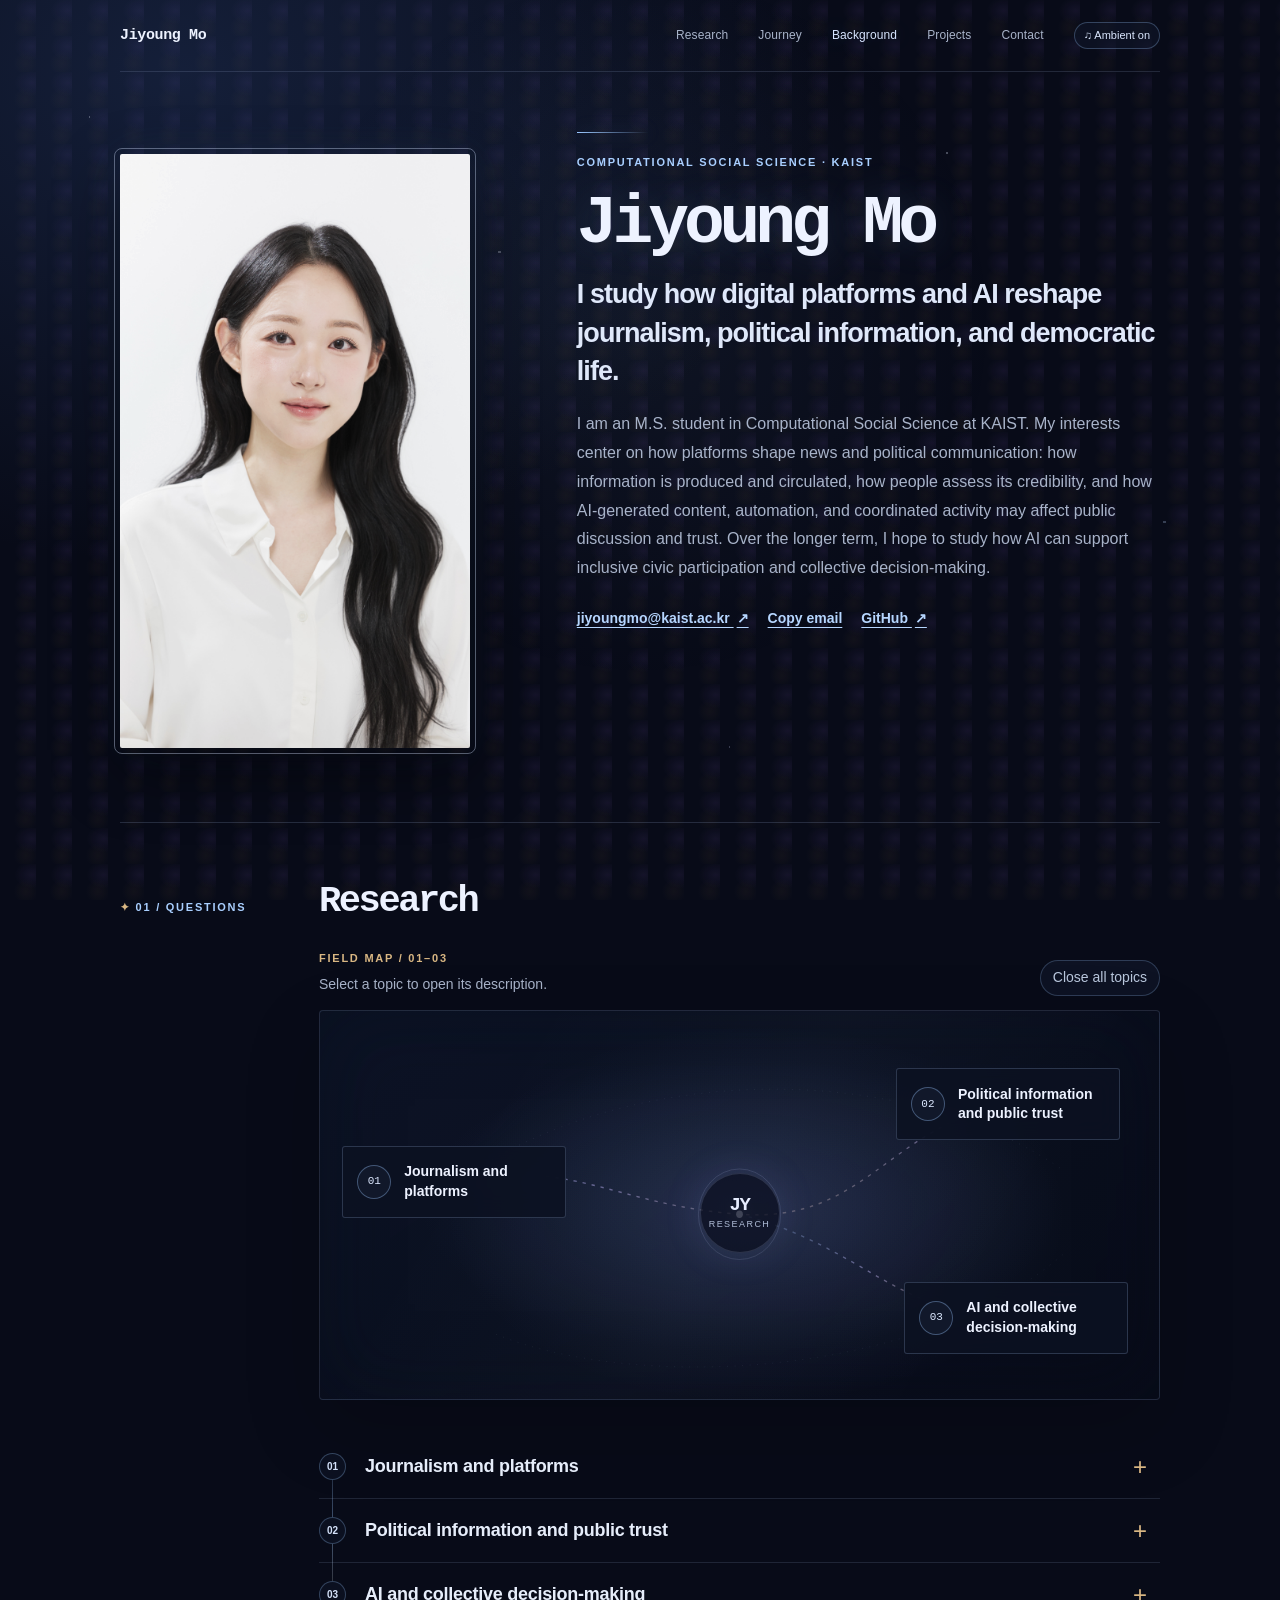
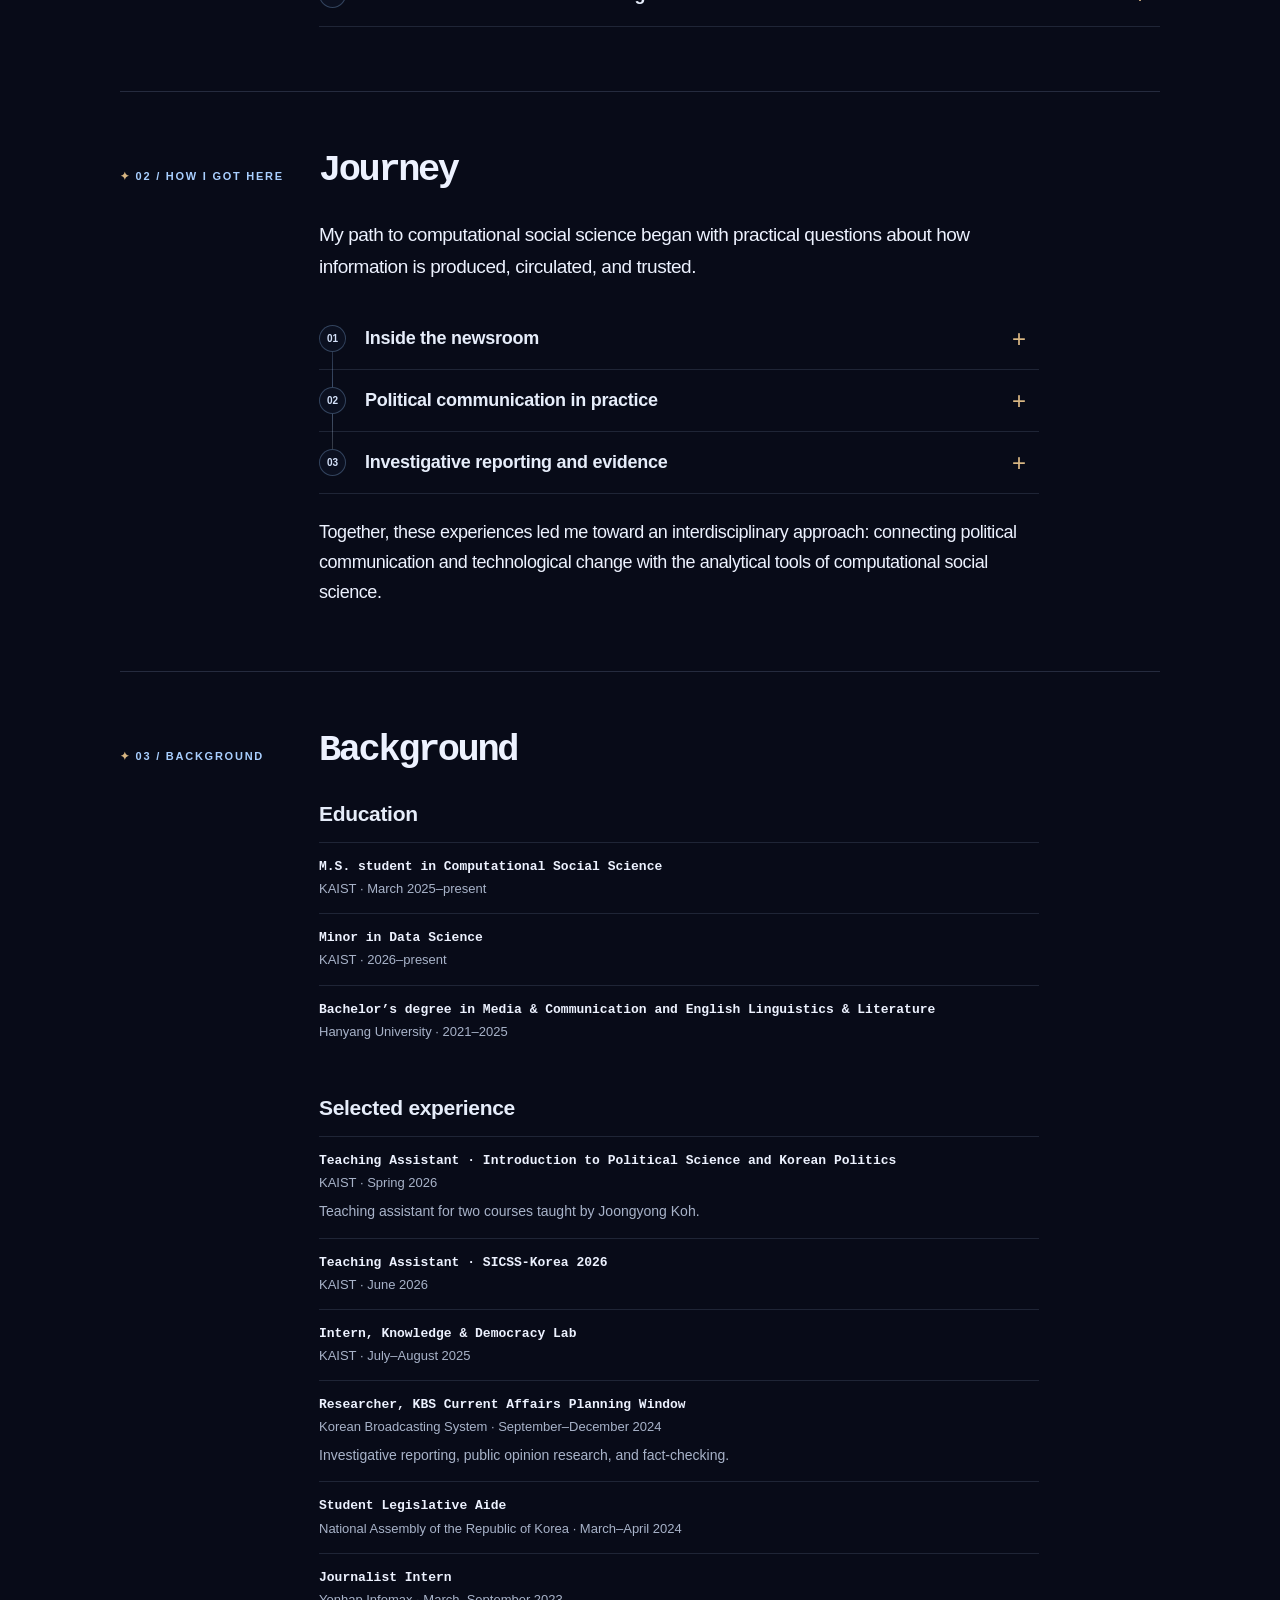
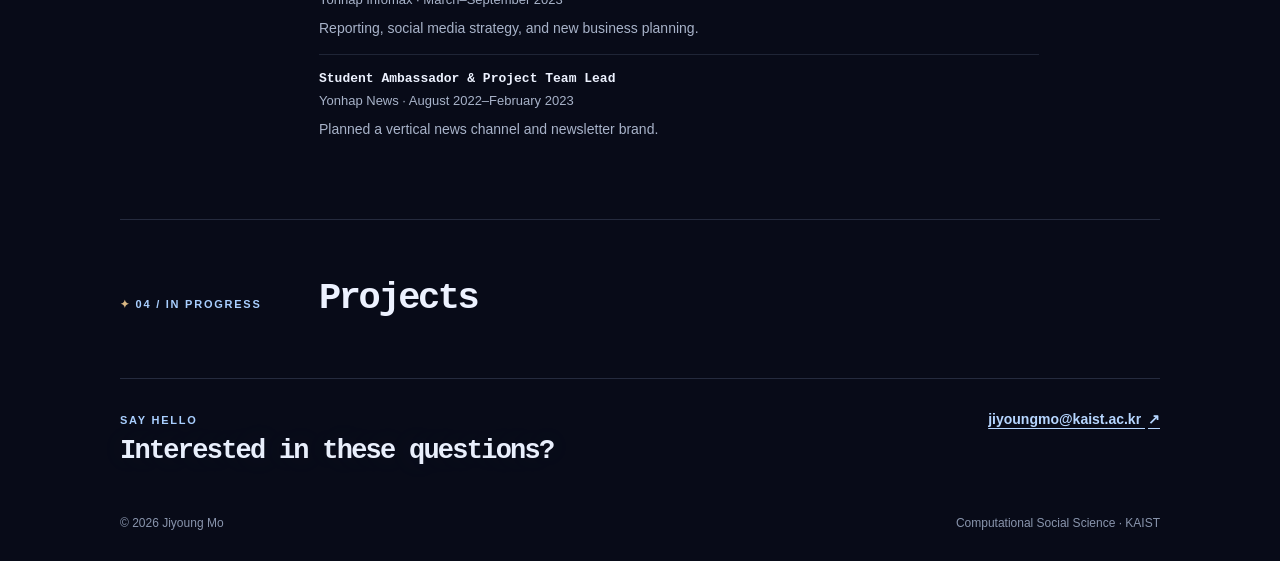
==== commit 4cdf6822: "Add ambient sound control and mobile audio tuning" ====
--- a/index.html
+++ b/index.html
@@ -1,4 +1,4 @@
-<!-- 업데이트 시점: 2026-11-23 15:26 KST -->
+<!-- 업데이트 시점: 2026-11-23 16:02 KST -->
 <!doctype html>
 <html lang="en">
 <head>
@@ -15,7 +15,7 @@
   <meta property="og:image" content="https://jiyoungmo.github.io/jiyoungmo/profile.jpg">
   <meta name="twitter:card" content="summary_large_image">
   <title>Jiyoung Mo | Computational Social Science</title>
-  <link rel="stylesheet" href="style.css?v=20261122">
+  <link rel="stylesheet" href="style.css?v=20261123-audio">
   <script type="application/ld+json">
   {
     "@context": "https://schema.org",
@@ -48,6 +48,7 @@
       <a href="#background">Background</a>
       <a href="#projects">Projects</a>
       <a href="mailto:jiyoungmo@kaist.ac.kr">Contact</a>
+      <button class="sound-toggle" id="ambient-toggle" type="button" aria-pressed="true" aria-label="Turn ambient sound off">♫ Sound on</button>
     </nav>
   </header>
 
@@ -153,31 +154,158 @@
       const status = document.getElementById("interaction-status");
       const reduceMotion = window.matchMedia("(prefers-reduced-motion: reduce)");
       const AudioContextClass = window.AudioContext || window.webkitAudioContext;
+      const ambientToggle = document.getElementById("ambient-toggle");
+      const ambientPreferenceKey = "jiyoungmo-ambient-sound";
+      let ambientEnabled = true;
       let audioContext;
+      let ambientGain;
+      let ambientVoices = [];
+      let ambientLfo;
+      let ambientStopTimer;
+      try {
+        ambientEnabled = localStorage.getItem(ambientPreferenceKey) !== "off";
+      } catch {}
       body.classList.add("enhanced");
+
+      const updateAmbientControl = () => {
+        ambientToggle.setAttribute("aria-pressed", String(ambientEnabled));
+      ambientToggle.setAttribute("aria-label", ambientEnabled ? "Turn ambient sound off" : "Turn ambient sound on");
+      ambientToggle.textContent = ambientEnabled ? "♫ Ambient on" : "♫ Ambient off";
+      };
+
+      const startAmbient = () => {
+        if (!AudioContextClass || !ambientEnabled) return;
+        audioContext ??= new AudioContextClass();
+        audioContext.resume().catch(() => {});
+        const now = audioContext.currentTime;
+        if (ambientGain) {
+          window.clearTimeout(ambientStopTimer);
+          ambientGain.gain.cancelScheduledValues(now);
+          ambientGain.gain.setTargetAtTime(.045, now, .5);
+          return;
+        }
+        ambientGain = audioContext.createGain();
+        const toneFilter = audioContext.createBiquadFilter();
+        toneFilter.type = "lowpass";
+        toneFilter.frequency.setValueAtTime(1250, now);
+        ambientGain.gain.setValueAtTime(.0001, now);
+        ambientGain.gain.exponentialRampToValueAtTime(.045, now + 2.4);
+        ambientGain.connect(toneFilter);
+        toneFilter.connect(audioContext.destination);
+
+        ambientLfo = audioContext.createOscillator();
+        const drift = audioContext.createGain();
+        ambientLfo.type = "sine";
+        ambientLfo.frequency.setValueAtTime(.075, now);
+        drift.gain.setValueAtTime(4, now);
+        ambientLfo.connect(drift);
+        ambientLfo.start(now);
+
+        [
+          { frequency: 110, level: .20, type: "triangle" },
+          { frequency: 164.81, level: .12, type: "sine" },
+          { frequency: 220, level: .09, type: "sine" },
+          { frequency: 329.63, level: .045, type: "sine" },
+          { frequency: 440, level: .018, type: "sine" }
+        ].forEach(({ frequency, level, type }, index) => {
+          const tone = audioContext.createOscillator();
+          const voice = audioContext.createGain();
+          tone.type = type;
+          tone.frequency.setValueAtTime(frequency, now);
+          tone.detune.setValueAtTime(index % 2 ? -2 : 2, now);
+          drift.connect(tone.detune);
+          voice.gain.setValueAtTime(level, now);
+          tone.connect(voice);
+          voice.connect(ambientGain);
+          tone.start(now);
+          ambientVoices.push(tone);
+        });
+      };
+
+      const stopAmbient = () => {
+        if (!ambientGain) return;
+        const now = audioContext.currentTime;
+        ambientGain.gain.cancelScheduledValues(now);
+        ambientGain.gain.setTargetAtTime(.0001, now, .16);
+        ambientStopTimer = window.setTimeout(() => {
+          ambientVoices.forEach((voice) => { try { voice.stop(); } catch {} });
+          try { ambientLfo.stop(); } catch {}
+          ambientVoices = [];
+          ambientGain = null;
+          ambientLfo = null;
+        }, 750);
+      };
+
+      updateAmbientControl();
+      ambientToggle.addEventListener("click", () => {
+        ambientEnabled = !ambientEnabled;
+        try { localStorage.setItem(ambientPreferenceKey, ambientEnabled ? "on" : "off"); } catch {}
+        updateAmbientControl();
+        if (ambientEnabled) startAmbient();
+        else stopAmbient();
+      });
 
       const playSoftClick = () => {
         if (!AudioContextClass) return;
         audioContext ??= new AudioContextClass();
-        if (audioContext.state === "suspended") audioContext.resume();
+        if (audioContext.state === "suspended") audioContext.resume().catch(() => {});
         const now = audioContext.currentTime;
-        const tone = audioContext.createOscillator();
-        const volume = audioContext.createGain();
-        tone.type = "sine";
-        tone.frequency.setValueAtTime(620, now);
-        tone.frequency.exponentialRampToValueAtTime(820, now + .055);
-        volume.gain.setValueAtTime(.0001, now);
-        volume.gain.exponentialRampToValueAtTime(.018, now + .008);
-        volume.gain.exponentialRampToValueAtTime(.0001, now + .085);
-        tone.connect(volume);
-        volume.connect(audioContext.destination);
-        tone.start(now);
-        tone.stop(now + .09);
+        const master = audioContext.createGain();
+        const delay = audioContext.createDelay(1);
+        const echo = audioContext.createGain();
+        const filter = audioContext.createBiquadFilter();
+        master.gain.setValueAtTime(.48, now);
+        delay.delayTime.setValueAtTime(.12, now);
+        echo.gain.setValueAtTime(.14, now);
+        filter.type = "lowpass";
+        filter.frequency.setValueAtTime(1800, now);
+        master.connect(filter);
+        filter.connect(audioContext.destination);
+        master.connect(delay);
+        delay.connect(echo);
+        echo.connect(filter);
+
+        [
+          { frequency: 220, level: .09, duration: .24 },
+          { frequency: 329.63, level: .045, duration: .21 },
+          { frequency: 440, level: .025, duration: .18 }
+        ].forEach(({ frequency, level, duration }, index) => {
+          const tone = audioContext.createOscillator();
+          const voice = audioContext.createGain();
+          const start = now + index * .055;
+          tone.type = index === 0 ? "triangle" : "sine";
+          tone.frequency.setValueAtTime(frequency * .99, start);
+          tone.frequency.exponentialRampToValueAtTime(frequency, start + .055);
+          voice.gain.setValueAtTime(.0001, start);
+          voice.gain.exponentialRampToValueAtTime(level, start + .012);
+          voice.gain.exponentialRampToValueAtTime(.0001, start + duration);
+          tone.connect(voice);
+          voice.connect(master);
+          tone.start(start);
+          tone.stop(start + duration + .03);
+        });
       };
 
       document.addEventListener("click", (event) => {
-        if (event.target.closest("a, button, summary")) playSoftClick();
+        if (event.target.closest("a, button, summary")) {
+          if (event.target.closest("#ambient-toggle")) return;
+          if (ambientEnabled) startAmbient();
+          playSoftClick();
+        }
       }, true);
+
+      document.addEventListener("pointerdown", (event) => {
+        if (ambientEnabled && !event.target.closest("#ambient-toggle")) startAmbient();
+      }, { capture: true, passive: true });
+
+      document.addEventListener("keydown", (event) => {
+        if (ambientEnabled && ["Enter", " "].includes(event.key)) startAmbient();
+      }, true);
+
+      document.addEventListener("visibilitychange", () => {
+        if (document.hidden && audioContext?.state === "running") audioContext.suspend();
+        else if (!document.hidden && ambientEnabled && ambientGain) audioContext.resume().catch(() => {});
+      });
 
       const researchCards = [...document.querySelectorAll(".research-card")];
       const atlasNodes = [...document.querySelectorAll(".atlas-node")];
--- a/style.css
+++ b/style.css
@@ -1,4 +1,4 @@
-/* 업데이트 시점: 2026-11-23 15:26 KST */
+/* 업데이트 시점: 2026-11-23 16:02 KST */
 
 :root {
   color-scheme: light;
@@ -601,3 +601,20 @@
 @media (pointer: fine) {
   .atlas-stage, .atlas-node { cursor: url("data:image/svg+xml,%3Csvg xmlns=%22http://www.w3.org/2000/svg%22 width=%2228%22 height=%2228%22 viewBox=%220 0 28 28%22%3E%3Ccircle cx=%2214%22 cy=%2214%22 r=%229%22 fill=%22%23080b18%22 fill-opacity=%22.35%22 stroke=%22%239bc8ff%22 stroke-width=%221.2%22/%3E%3Cpath d=%22M14 1.5v6m0 13v6M1.5 14h6m13 0h6%22 stroke=%22%23d9b783%22 stroke-width=%221.2%22/%3E%3Ccircle cx=%2214%22 cy=%2214%22 r=%221.5%22 fill=%22%23edf2ff%22/%3E%3C/svg%3E") 14 14, crosshair; }
 }
+
+.sound-toggle {
+  flex: 0 0 auto;
+  padding: 6px 9px;
+  border: 1px solid rgba(155, 200, 255, .28);
+  border-radius: 999px;
+  color: #dce8ff;
+  background: rgba(17, 24, 42, .58);
+  font: 11px/1.2 var(--sans);
+  white-space: nowrap;
+  cursor: pointer;
+}
+.sound-toggle:hover, .sound-toggle:focus-visible { border-color: var(--accent); color: #fff; }
+.sound-toggle:focus-visible { outline: 2px solid var(--accent-secondary); outline-offset: 3px; }
+@media (max-width: 760px) {
+  .sound-toggle { font-size: 10px; padding: 6px 8px; }
+}
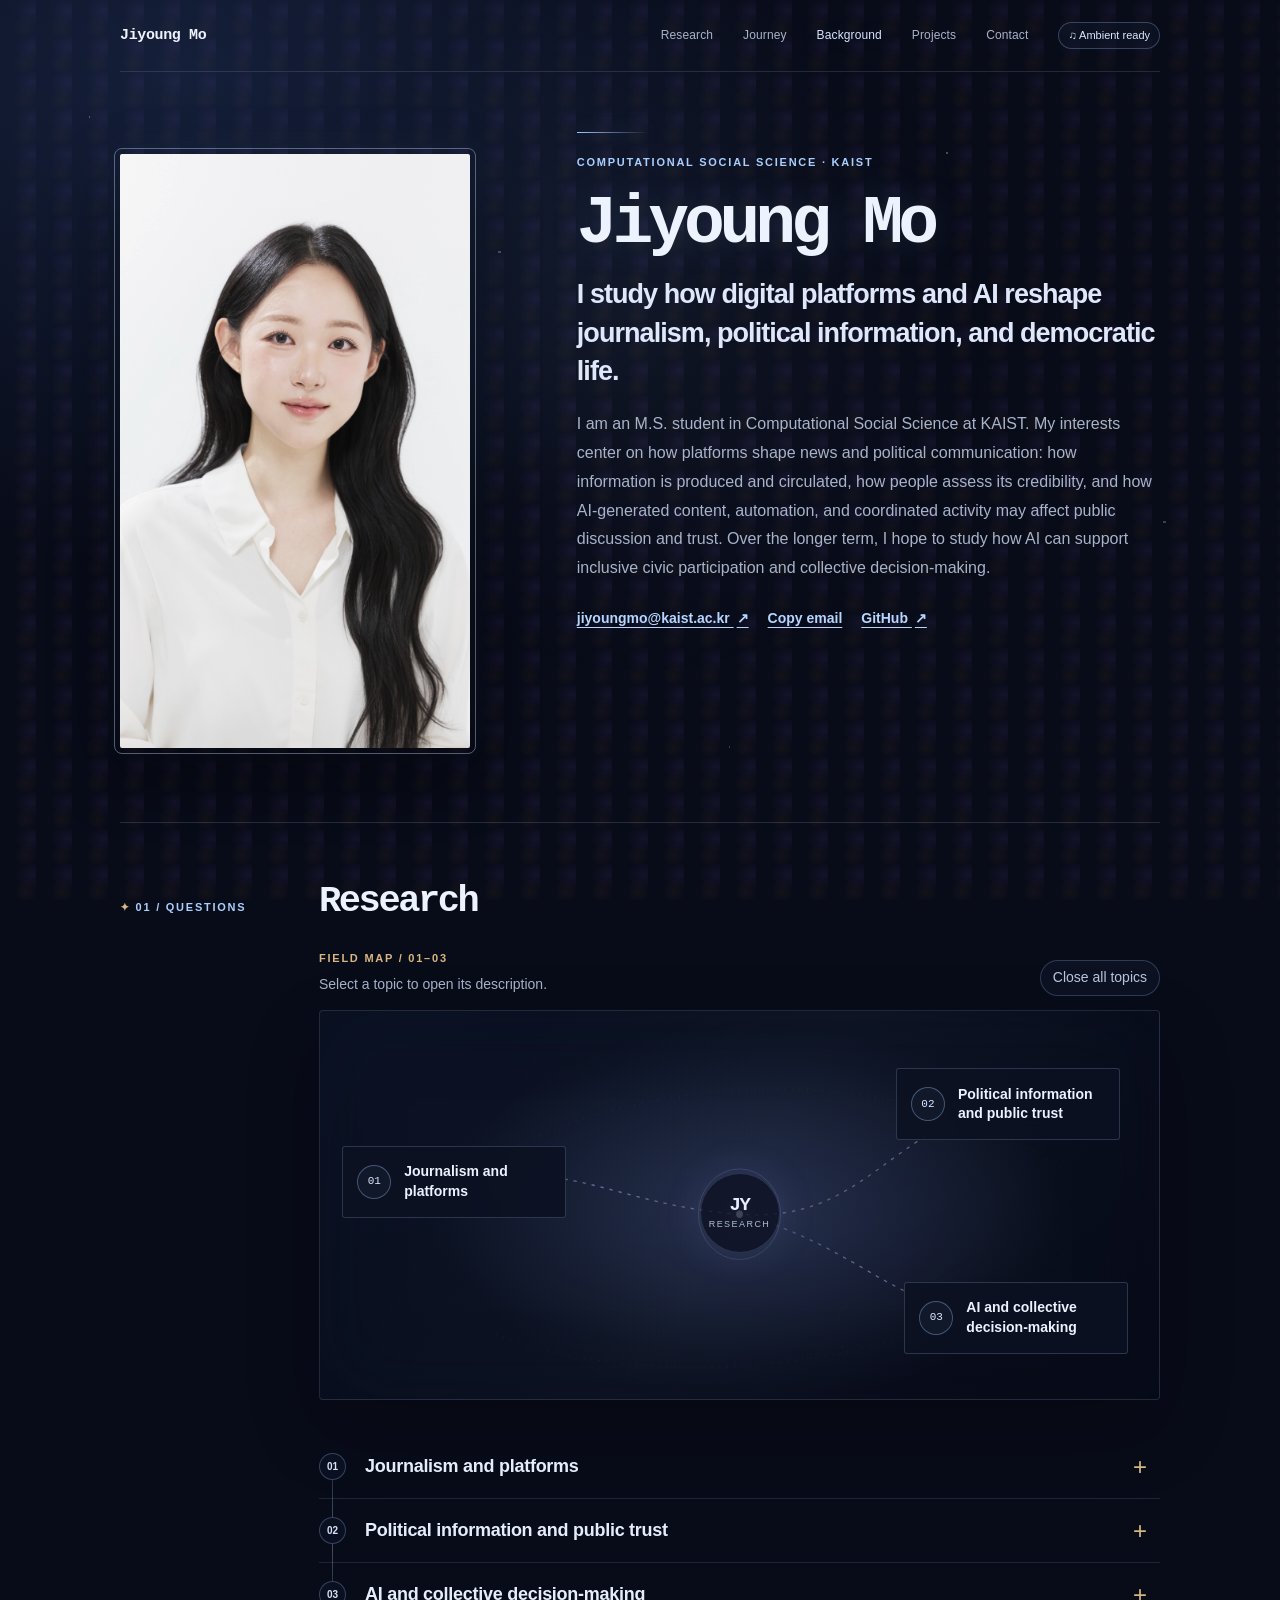
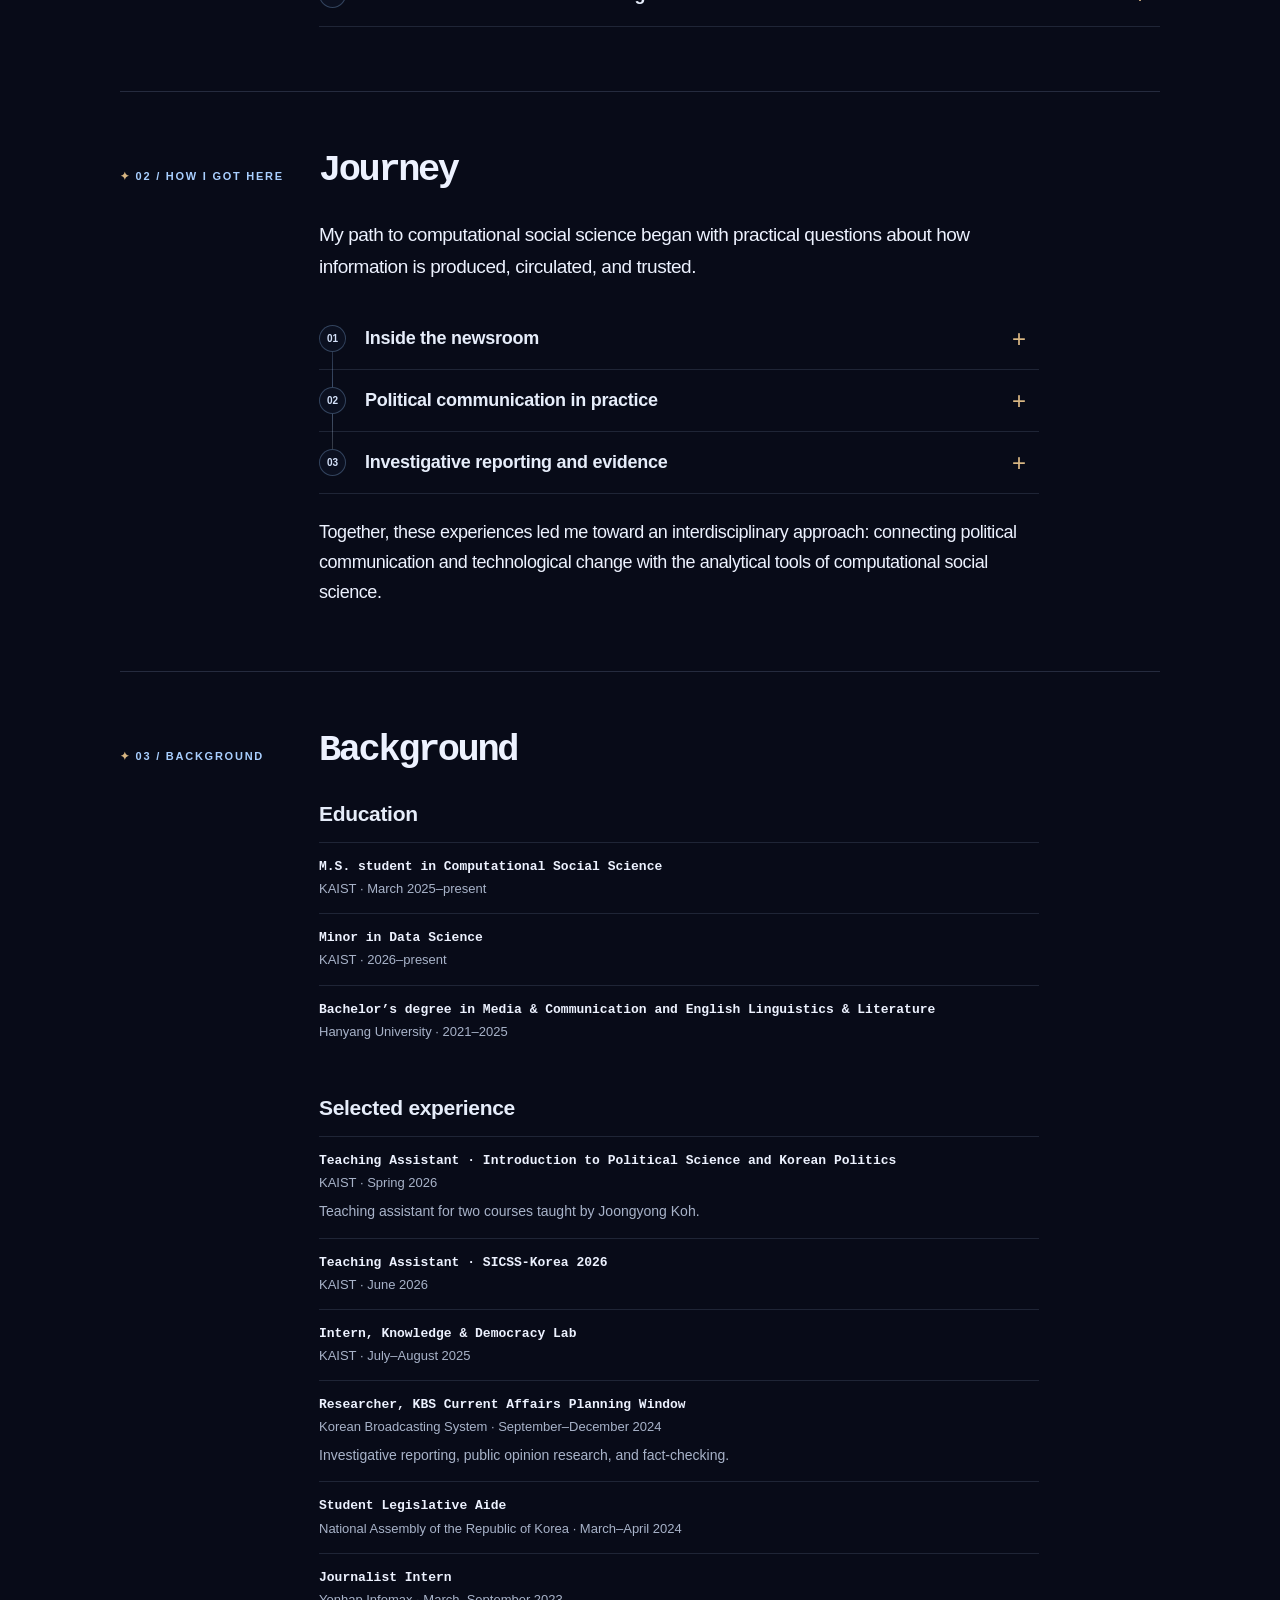
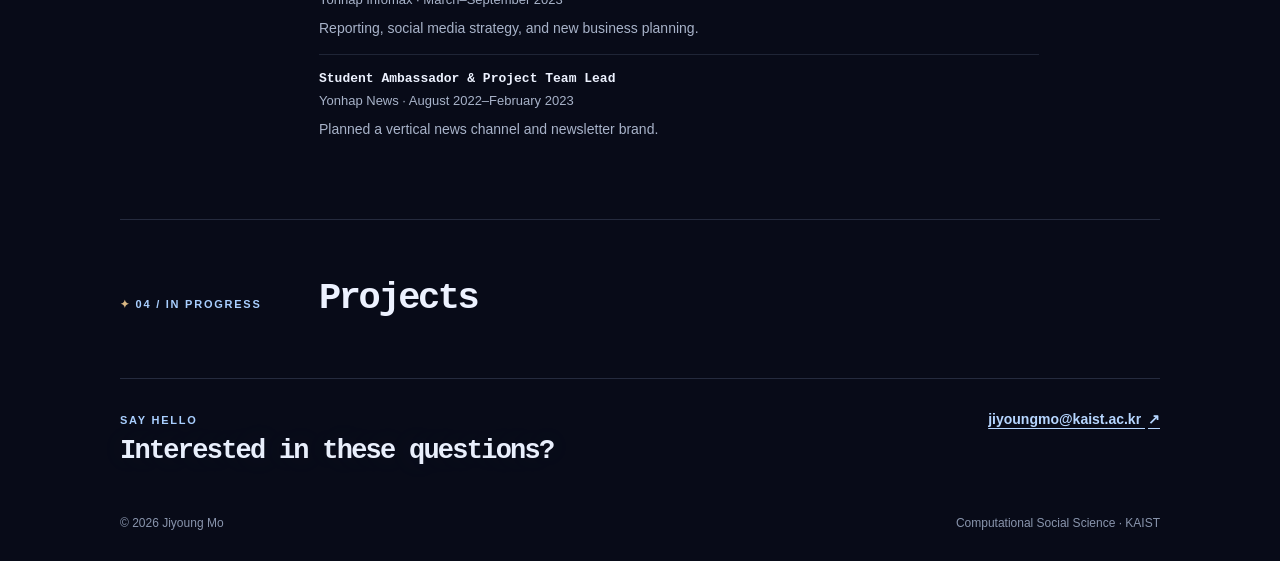
==== commit 54f7cc82: "Show ambient audio readiness before playback" ====
--- a/index.html
+++ b/index.html
@@ -1,4 +1,4 @@
-<!-- 업데이트 시점: 2026-11-23 16:02 KST -->
+<!-- 업데이트 시점: 2026-11-23 15:48 KST -->
 <!doctype html>
 <html lang="en">
 <head>
@@ -157,6 +157,7 @@
       const ambientToggle = document.getElementById("ambient-toggle");
       const ambientPreferenceKey = "jiyoungmo-ambient-sound";
       let ambientEnabled = true;
+      let ambientStarted = false;
       let audioContext;
       let ambientGain;
       let ambientVoices = [];
@@ -168,15 +169,21 @@
       body.classList.add("enhanced");
 
       const updateAmbientControl = () => {
-        ambientToggle.setAttribute("aria-pressed", String(ambientEnabled));
-      ambientToggle.setAttribute("aria-label", ambientEnabled ? "Turn ambient sound off" : "Turn ambient sound on");
-      ambientToggle.textContent = ambientEnabled ? "♫ Ambient on" : "♫ Ambient off";
+        const label = !ambientEnabled ? "off" : ambientStarted ? "on" : "ready";
+        ambientToggle.setAttribute("aria-pressed", String(ambientEnabled && ambientStarted));
+        ambientToggle.setAttribute("aria-label", !ambientEnabled ? "Turn ambient sound on" : ambientStarted ? "Turn ambient sound off" : "Start ambient sound");
+        ambientToggle.textContent = `♫ Ambient ${label}`;
       };
 
       const startAmbient = () => {
         if (!AudioContextClass || !ambientEnabled) return;
         audioContext ??= new AudioContextClass();
-        audioContext.resume().catch(() => {});
+        audioContext.resume().then(() => {
+          if (ambientEnabled && ambientGain) {
+            ambientStarted = true;
+            updateAmbientControl();
+          }
+        }).catch(() => {});
         const now = audioContext.currentTime;
         if (ambientGain) {
           window.clearTimeout(ambientStopTimer);
@@ -233,12 +240,19 @@
           ambientVoices = [];
           ambientGain = null;
           ambientLfo = null;
+          ambientStarted = false;
+          updateAmbientControl();
         }, 750);
       };
 
       updateAmbientControl();
       ambientToggle.addEventListener("click", () => {
+        if (ambientEnabled && !ambientStarted) {
+          startAmbient();
+          return;
+        }
         ambientEnabled = !ambientEnabled;
+        if (!ambientEnabled) ambientStarted = false;
         try { localStorage.setItem(ambientPreferenceKey, ambientEnabled ? "on" : "off"); } catch {}
         updateAmbientControl();
         if (ambientEnabled) startAmbient();
@@ -299,7 +313,7 @@
       }, { capture: true, passive: true });
 
       document.addEventListener("keydown", (event) => {
-        if (ambientEnabled && ["Enter", " "].includes(event.key)) startAmbient();
+        if (ambientEnabled && ["Enter", " "].includes(event.key) && !event.target.closest("#ambient-toggle")) startAmbient();
       }, true);
 
       document.addEventListener("visibilitychange", () => {
--- a/style.css
+++ b/style.css
@@ -1,4 +1,4 @@
-/* 업데이트 시점: 2026-11-23 16:02 KST */
+/* 업데이트 시점: 2026-11-23 15:48 KST */
 
 :root {
   color-scheme: light;
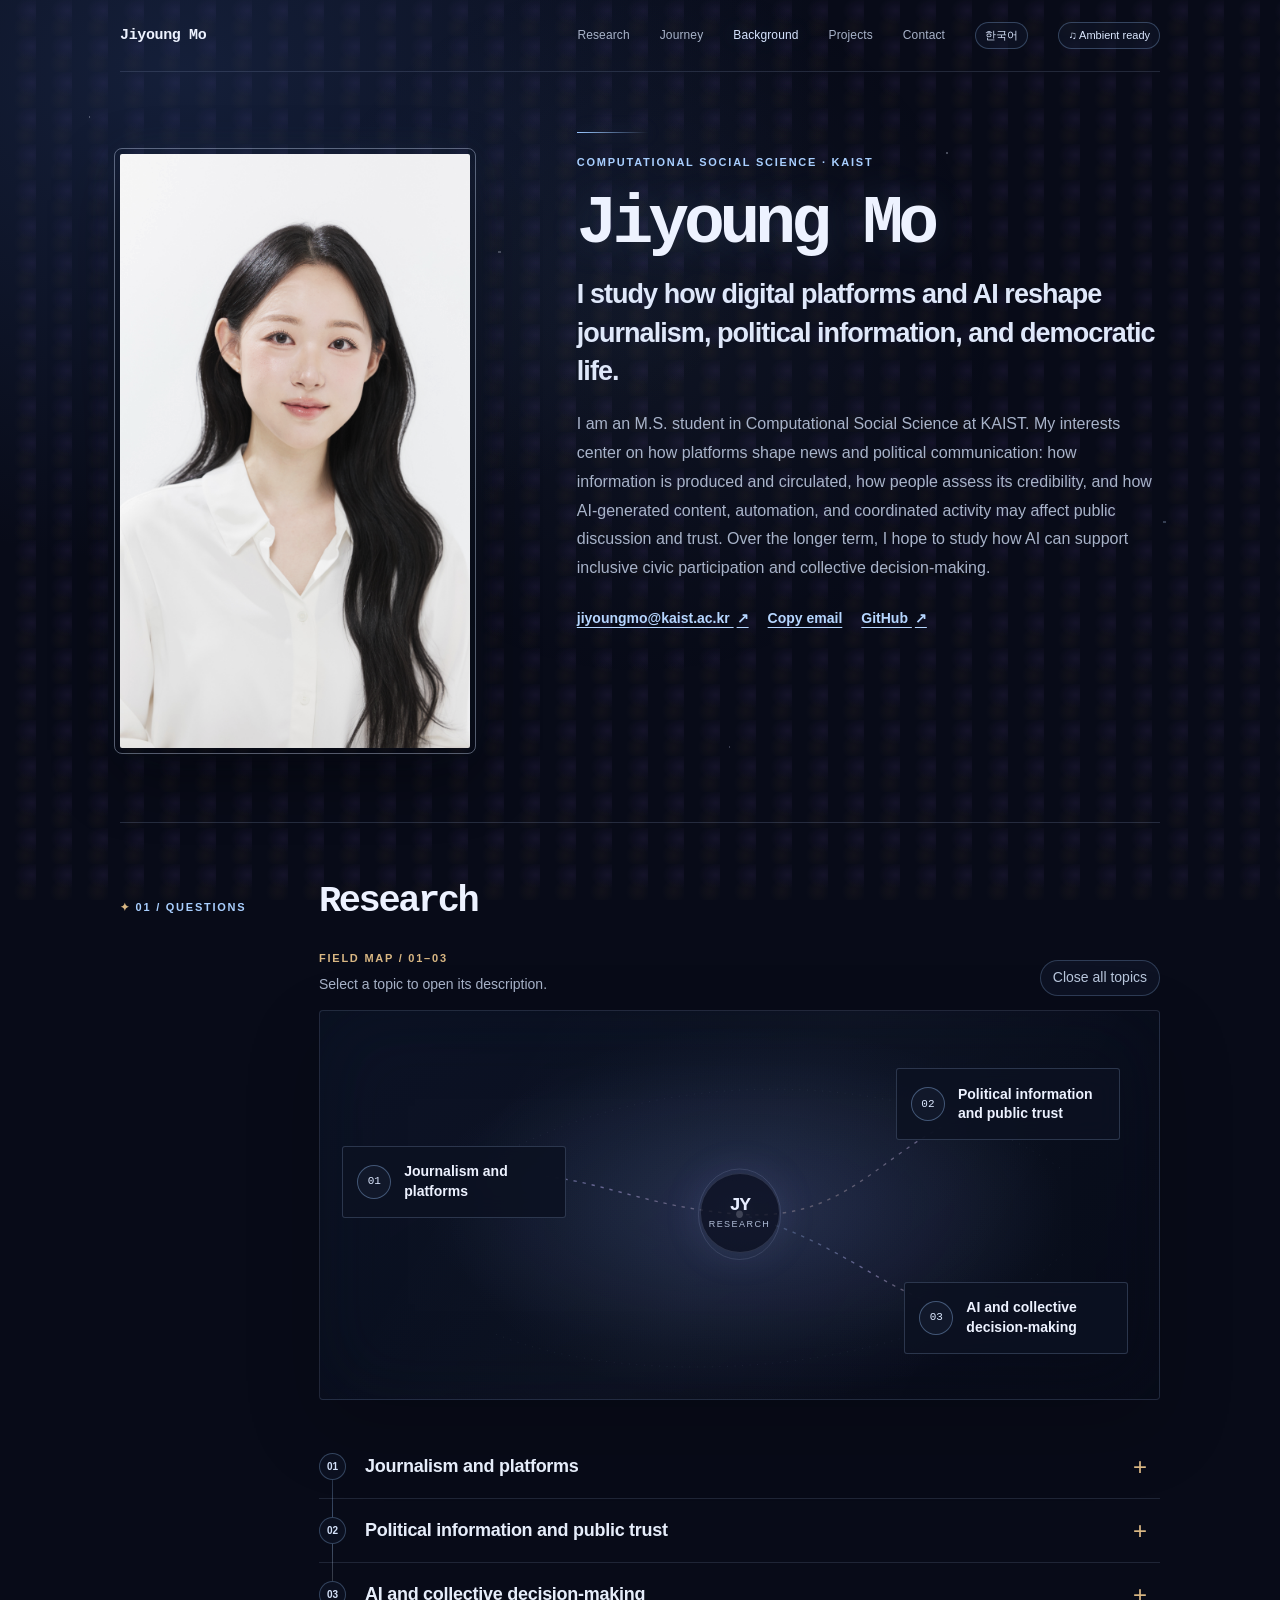
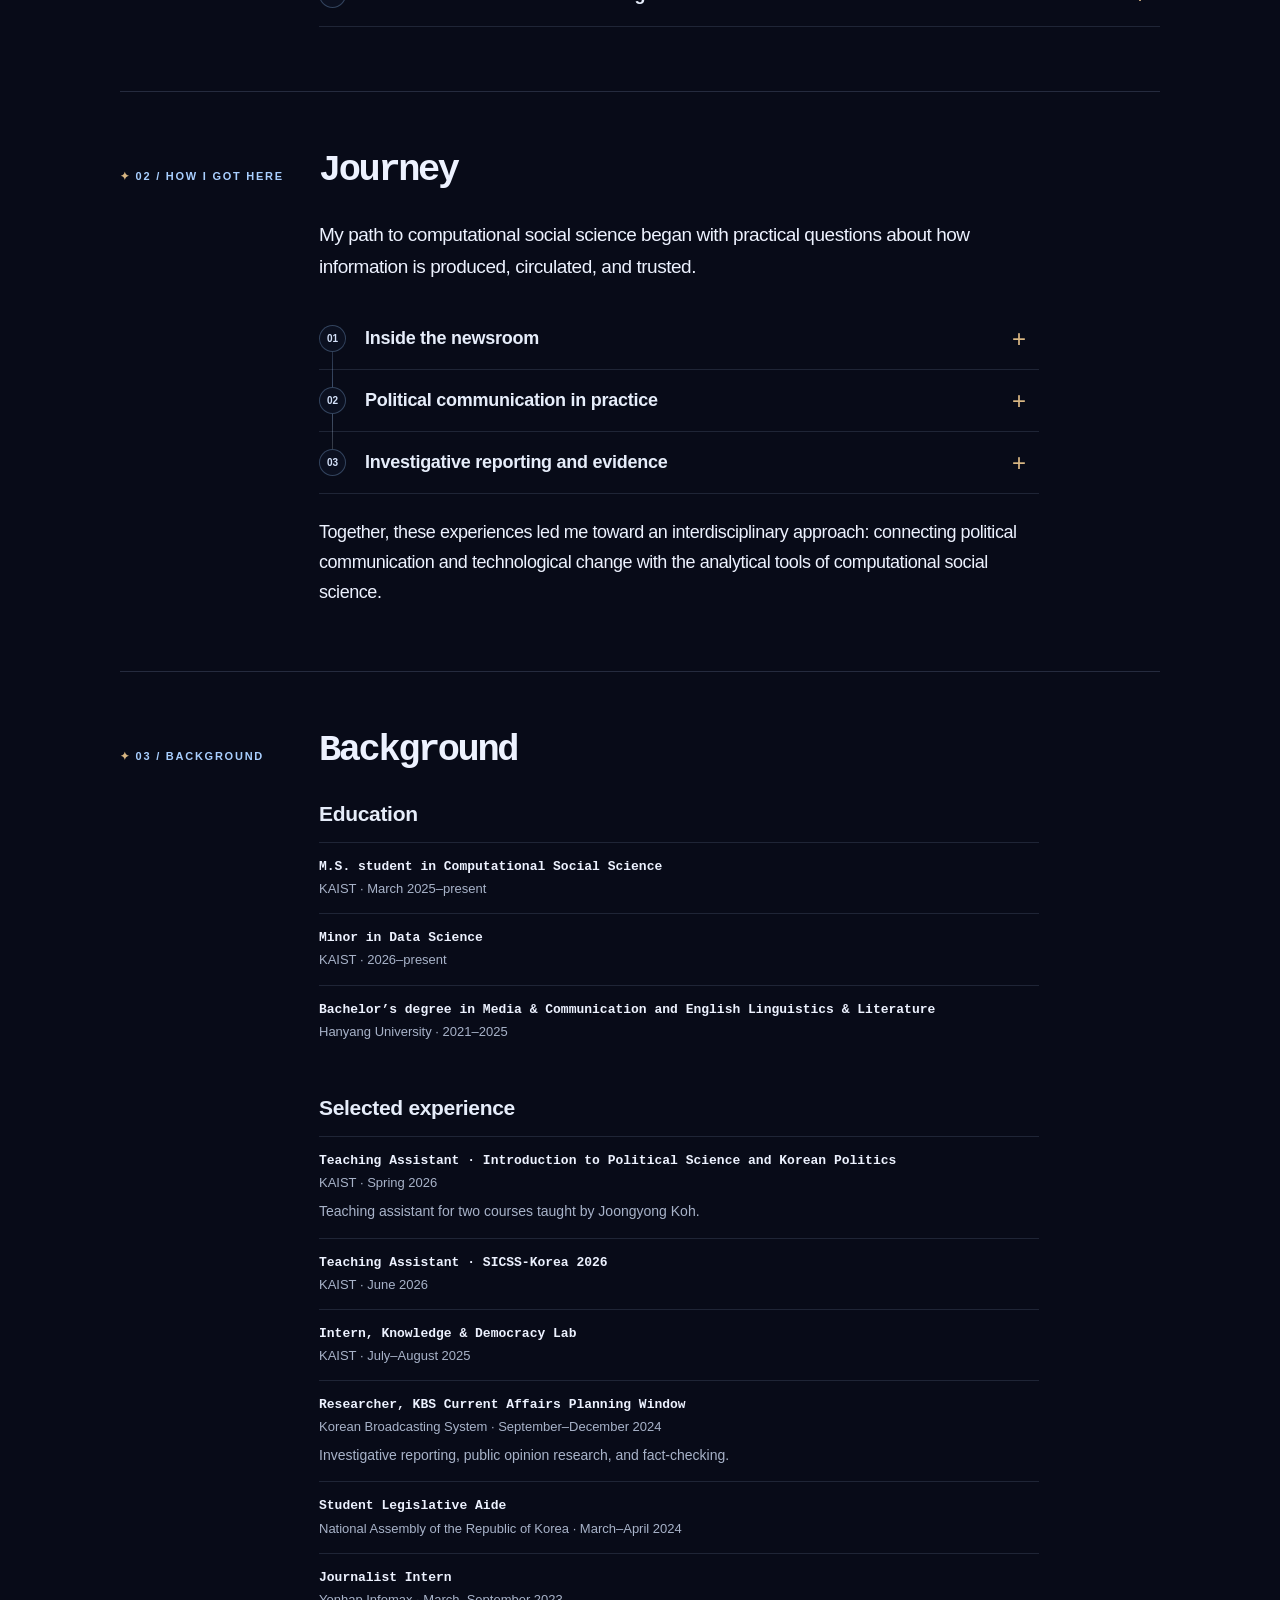
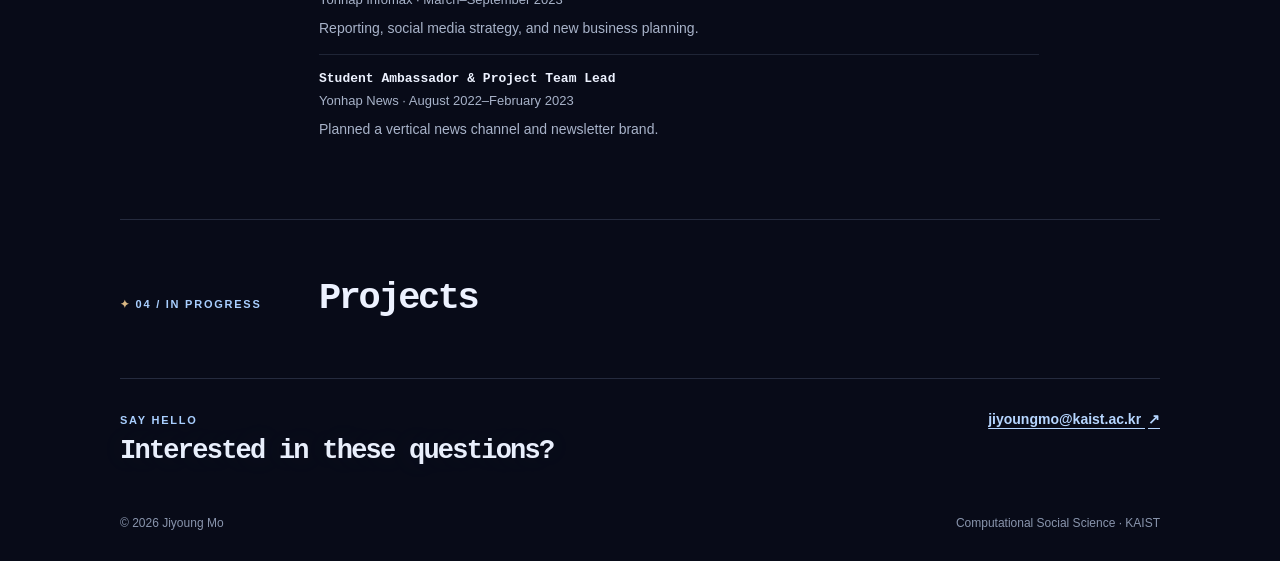
==== commit b76dbd1e: "Add matched Korean language version" ====
--- a/index.html
+++ b/index.html
@@ -1,4 +1,4 @@
-<!-- 업데이트 시점: 2026-11-23 15:48 KST -->
+<!-- 업데이트 시점: 2026-11-24 08:40 KST -->
 <!doctype html>
 <html lang="en">
 <head>
@@ -8,6 +8,9 @@
   <meta name="google-site-verification" content="zo9E450cObLUXIxAeQQ9kWGhtBv0gVNKXeL8ZWqjSrw">
   <meta name="robots" content="index, follow">
   <link rel="canonical" href="https://jiyoungmo.github.io/jiyoungmo/">
+  <link rel="alternate" hreflang="en" href="https://jiyoungmo.github.io/jiyoungmo/">
+  <link rel="alternate" hreflang="ko" href="https://jiyoungmo.github.io/jiyoungmo/ko.html">
+  <link rel="alternate" hreflang="x-default" href="https://jiyoungmo.github.io/jiyoungmo/">
   <meta property="og:type" content="website">
   <meta property="og:title" content="Jiyoung Mo | Computational Social Science">
   <meta property="og:description" content="Research interests in journalism, political communication, digital platforms, AI, and public trust.">
@@ -15,7 +18,7 @@
   <meta property="og:image" content="https://jiyoungmo.github.io/jiyoungmo/profile.jpg">
   <meta name="twitter:card" content="summary_large_image">
   <title>Jiyoung Mo | Computational Social Science</title>
-  <link rel="stylesheet" href="style.css?v=20261123-audio">
+  <link rel="stylesheet" href="style.css?v=20261124-bilingual">
   <script type="application/ld+json">
   {
     "@context": "https://schema.org",
@@ -48,6 +51,7 @@
       <a href="#background">Background</a>
       <a href="#projects">Projects</a>
       <a href="mailto:jiyoungmo@kaist.ac.kr">Contact</a>
+      <a class="language-toggle" lang="ko" href="ko.html">한국어</a>
       <button class="sound-toggle" id="ambient-toggle" type="button" aria-pressed="true" aria-label="Turn ambient sound off">♫ Sound on</button>
     </nav>
   </header>
--- a/style.css
+++ b/style.css
@@ -1,4 +1,4 @@
-/* 업데이트 시점: 2026-11-23 15:48 KST */
+/* 업데이트 시점: 2026-11-24 08:40 KST */
 
 :root {
   color-scheme: light;
@@ -618,3 +618,50 @@
 @media (max-width: 760px) {
   .sound-toggle { font-size: 10px; padding: 6px 8px; }
 }
+
+
+.language-toggle {
+  display: inline-flex;
+  flex: 0 0 auto;
+  align-items: center;
+  padding: 6px 9px;
+  border: 1px solid rgba(155, 200, 255, .28);
+  border-radius: 999px;
+  color: #dce8ff;
+  background: rgba(17, 24, 42, .58);
+  font: 11px/1.2 var(--sans);
+  text-decoration: none;
+  white-space: nowrap;
+}
+.language-toggle:hover, .language-toggle:focus-visible { border-color: var(--accent); color: #fff; }
+.language-toggle:focus-visible { outline: 2px solid var(--accent-secondary); outline-offset: 3px; }
+html[lang="ko"] body { font-family: Pretendard, "Apple SD Gothic Neo", "Malgun Gothic", var(--sans); word-break: keep-all; }
+@media (max-width: 760px) { .language-toggle { font-size: 10px; padding: 6px 8px; } }
+
+/* Korean typography keeps the English page's crisp, bold sans-serif character. */
+html[lang="ko"] {
+  --ko-sans: Pretendard, "Apple SD Gothic Neo", "Malgun Gothic", "Noto Sans KR", "Noto Sans CJK KR", sans-serif;
+}
+html[lang="ko"] body,
+html[lang="ko"] .wordmark,
+html[lang="ko"] nav a,
+html[lang="ko"] h1,
+html[lang="ko"] h2,
+html[lang="ko"] h3,
+html[lang="ko"] .eyebrow,
+html[lang="ko"] .background-entry strong,
+html[lang="ko"] footer,
+html[lang="ko"] .interaction-status,
+html[lang="ko"] .sound-toggle,
+html[lang="ko"] .language-toggle,
+html[lang="ko"] .atlas-reset,
+html[lang="ko"] .atlas-node {
+  font-family: var(--ko-sans);
+}
+html[lang="ko"] .eyebrow { letter-spacing: .06em; font-size: 12px; }
+html[lang="ko"] h1 { font-size: clamp(48px, 6.2vw, 68px); font-weight: 700; letter-spacing: -.05em; }
+html[lang="ko"] .section h2, html[lang="ko"] .contact-band h2 { font-weight: 700; letter-spacing: -.04em; }
+html[lang="ko"] .background-entry strong { font-size: 14px; font-weight: 650; }
+html[lang="ko"] footer { font-size: 12px; }
+html[lang="ko"] nav a { font-size: 13px; letter-spacing: -.02em; }
+html[lang="ko"] .language-toggle, html[lang="ko"] .sound-toggle { font-size: 12px; }
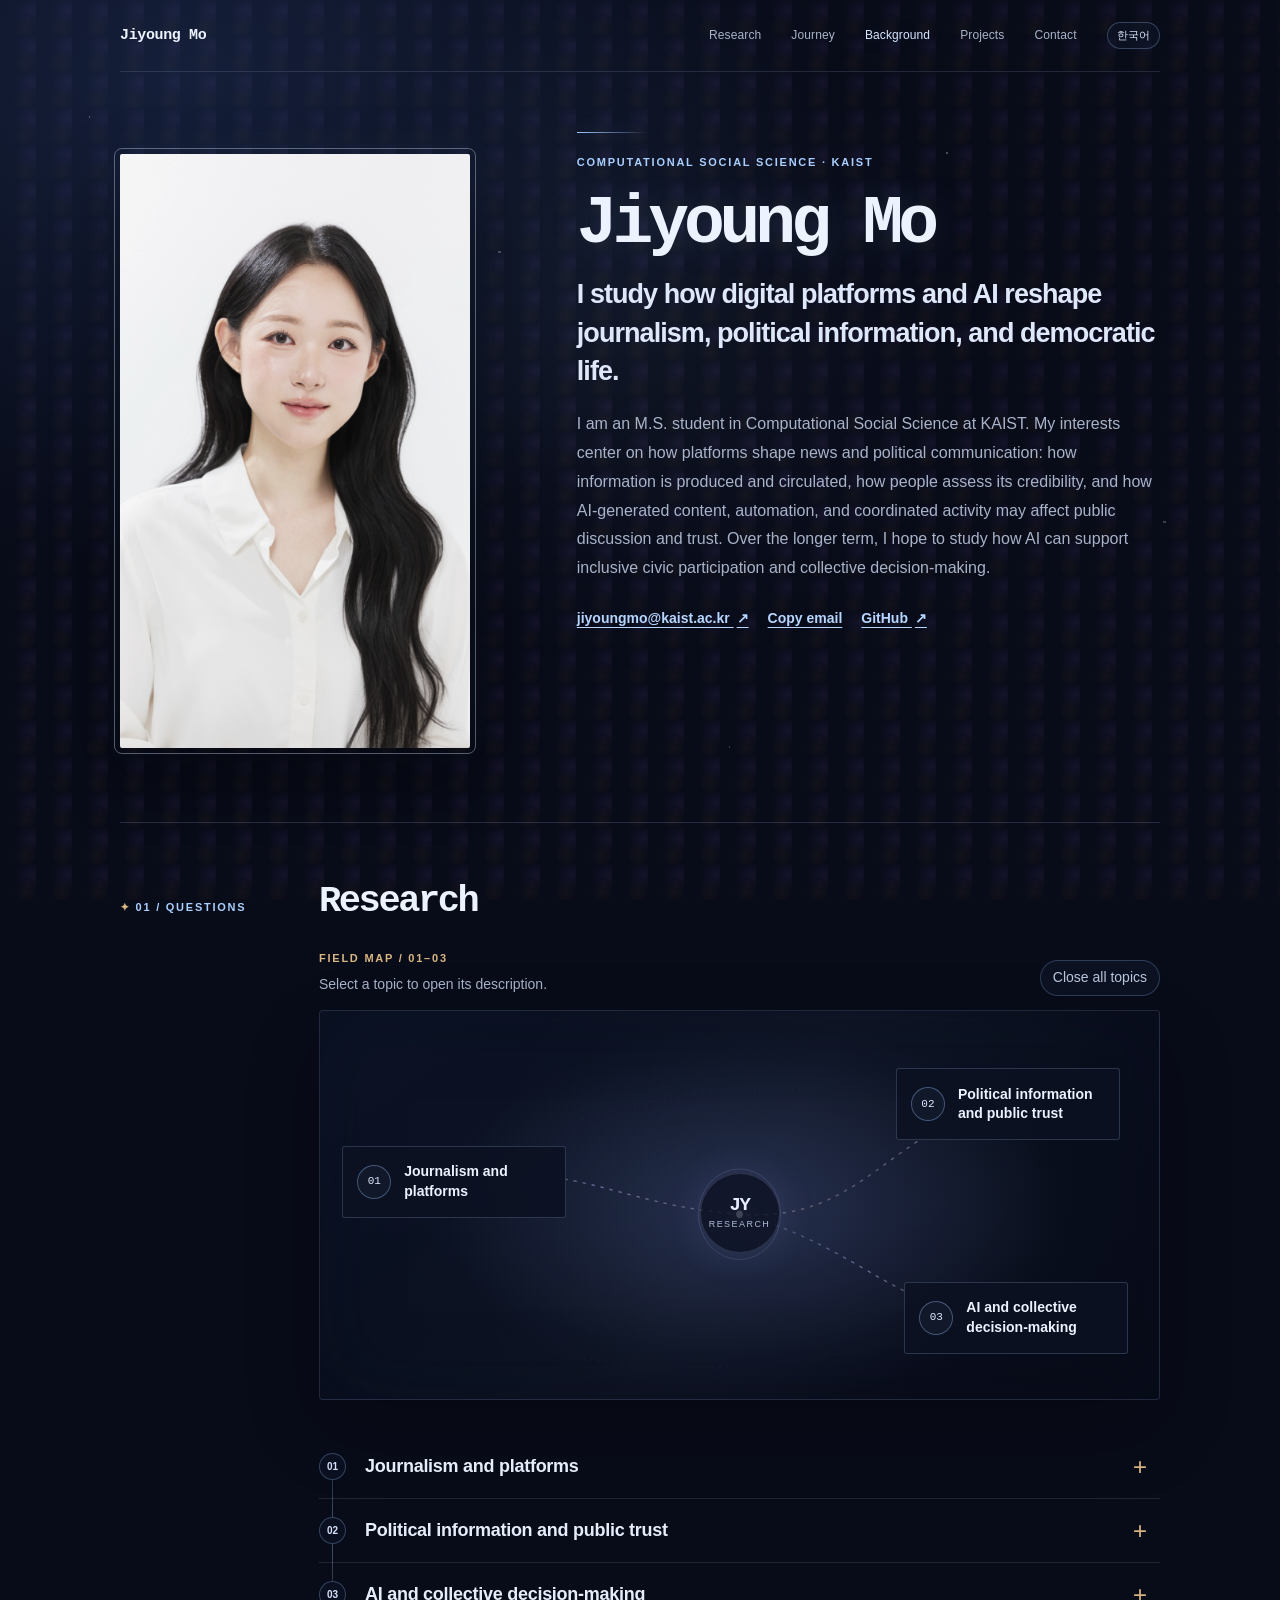
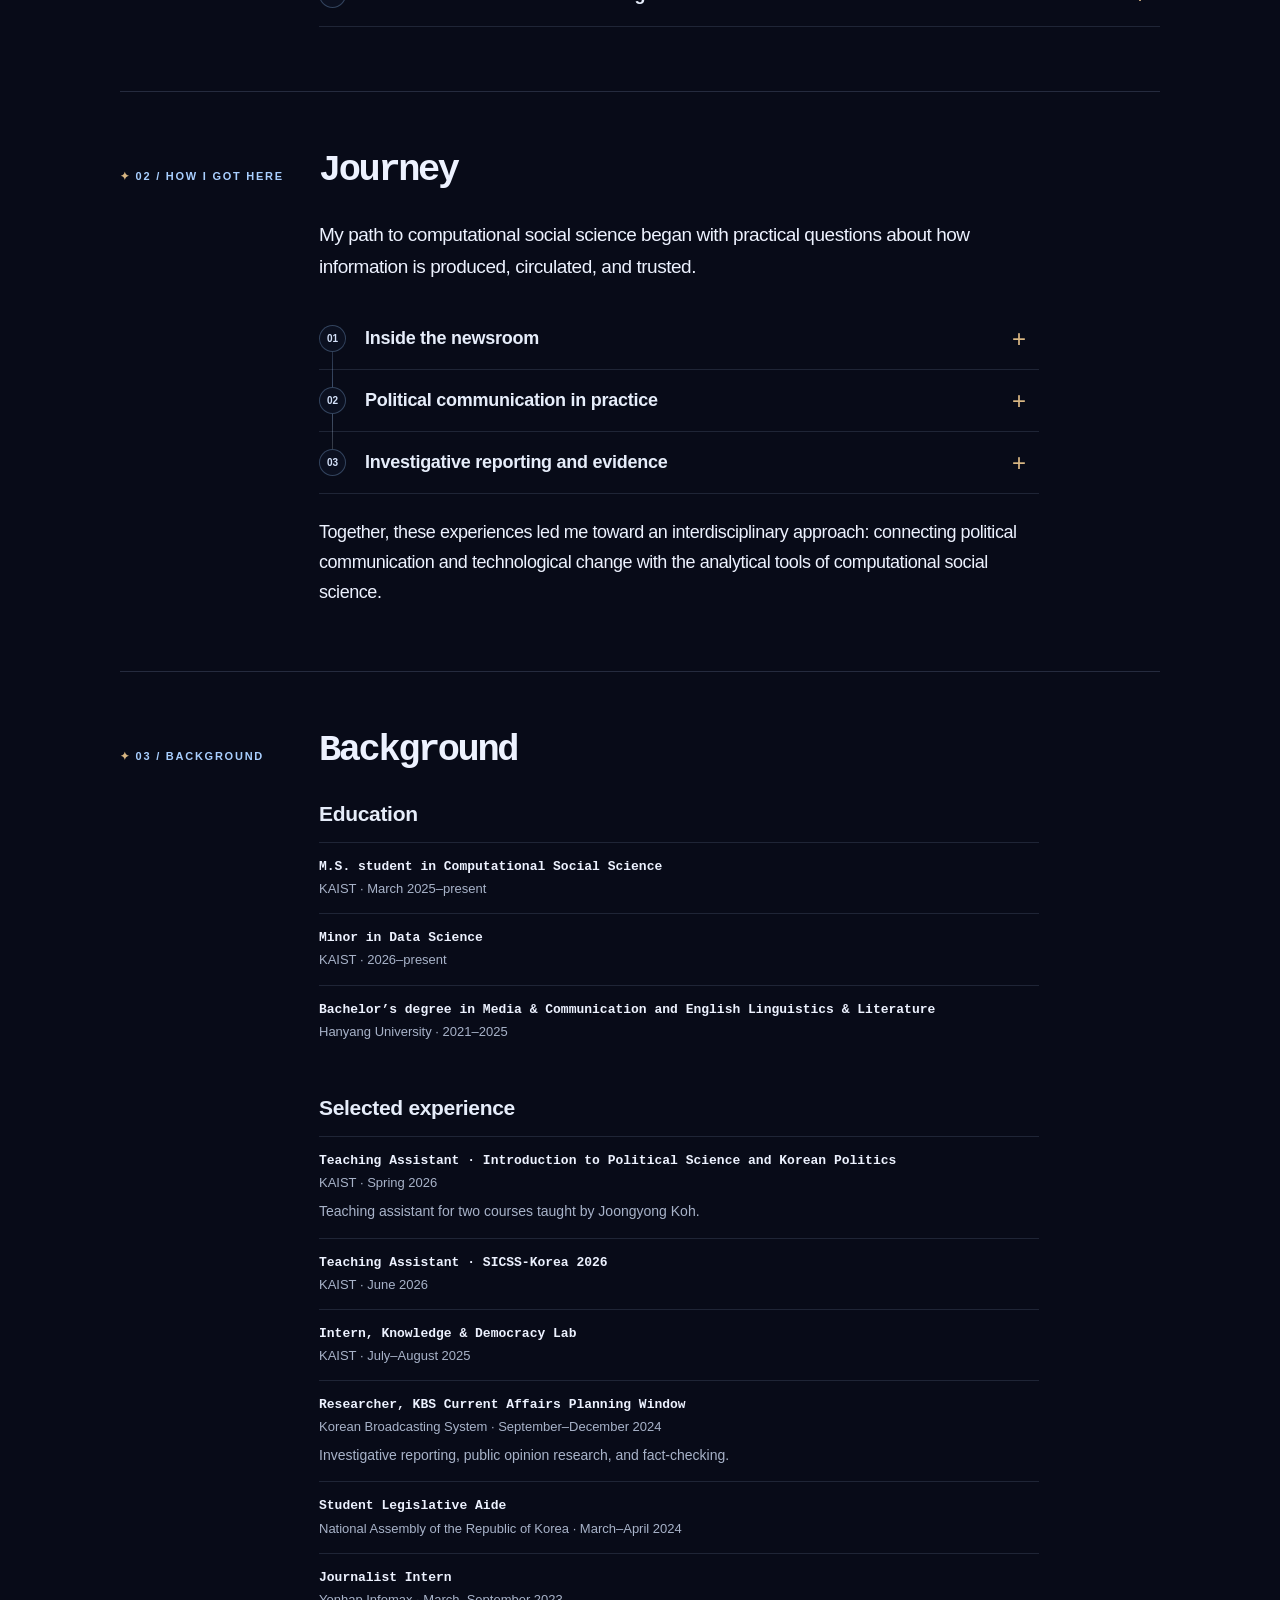
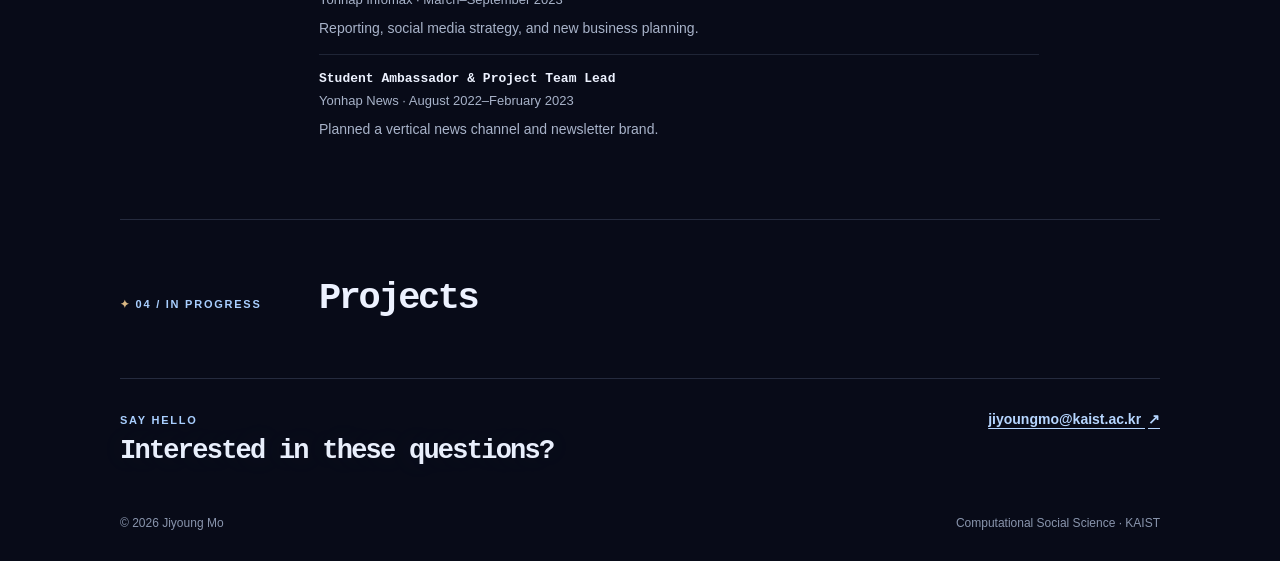
==== commit b443ea8e: "Remove ambient controls and autoplay music" ====
--- a/index.html
+++ b/index.html
@@ -1,4 +1,4 @@
-<!-- 업데이트 시점: 2026-11-24 08:40 KST -->
+<!-- 업데이트 시점: 2026-11-24 10:05 KST -->
 <!doctype html>
 <html lang="en">
 <head>
@@ -52,7 +52,6 @@
       <a href="#projects">Projects</a>
       <a href="mailto:jiyoungmo@kaist.ac.kr">Contact</a>
       <a class="language-toggle" lang="ko" href="ko.html">한국어</a>
-      <button class="sound-toggle" id="ambient-toggle" type="button" aria-pressed="true" aria-label="Turn ambient sound off">♫ Sound on</button>
     </nav>
   </header>
 
@@ -158,8 +157,6 @@
       const status = document.getElementById("interaction-status");
       const reduceMotion = window.matchMedia("(prefers-reduced-motion: reduce)");
       const AudioContextClass = window.AudioContext || window.webkitAudioContext;
-      const ambientToggle = document.getElementById("ambient-toggle");
-      const ambientPreferenceKey = "jiyoungmo-ambient-sound";
       let ambientEnabled = true;
       let ambientStarted = false;
       let audioContext;
@@ -167,17 +164,7 @@
       let ambientVoices = [];
       let ambientLfo;
       let ambientStopTimer;
-      try {
-        ambientEnabled = localStorage.getItem(ambientPreferenceKey) !== "off";
-      } catch {}
       body.classList.add("enhanced");
-
-      const updateAmbientControl = () => {
-        const label = !ambientEnabled ? "off" : ambientStarted ? "on" : "ready";
-        ambientToggle.setAttribute("aria-pressed", String(ambientEnabled && ambientStarted));
-        ambientToggle.setAttribute("aria-label", !ambientEnabled ? "Turn ambient sound on" : ambientStarted ? "Turn ambient sound off" : "Start ambient sound");
-        ambientToggle.textContent = `♫ Ambient ${label}`;
-      };
 
       const startAmbient = () => {
         if (!AudioContextClass || !ambientEnabled) return;
@@ -185,7 +172,6 @@
         audioContext.resume().then(() => {
           if (ambientEnabled && ambientGain) {
             ambientStarted = true;
-            updateAmbientControl();
           }
         }).catch(() => {});
         const now = audioContext.currentTime;
@@ -245,23 +231,20 @@
           ambientGain = null;
           ambientLfo = null;
           ambientStarted = false;
-          updateAmbientControl();
         }, 750);
       };
 
-      updateAmbientControl();
-      ambientToggle.addEventListener("click", () => {
-        if (ambientEnabled && !ambientStarted) {
-          startAmbient();
-          return;
-        }
-        ambientEnabled = !ambientEnabled;
-        if (!ambientEnabled) ambientStarted = false;
-        try { localStorage.setItem(ambientPreferenceKey, ambientEnabled ? "on" : "off"); } catch {}
-        updateAmbientControl();
-        if (ambientEnabled) startAmbient();
-        else stopAmbient();
-      });
+      const beginAmbientPlayback = () => {
+        if (!AudioContextClass) return;
+        startAmbient();
+        window.removeEventListener("pointerdown", beginAmbientPlayback, true);
+        window.removeEventListener("keydown", beginAmbientPlayback, true);
+      };
+      if (AudioContextClass) {
+        window.addEventListener("pointerdown", beginAmbientPlayback, { capture: true, once: true, passive: true });
+        window.addEventListener("keydown", beginAmbientPlayback, { capture: true, once: true });
+        startAmbient();
+      }
 
       const playSoftClick = () => {
         if (!AudioContextClass) return;
@@ -306,18 +289,17 @@
 
       document.addEventListener("click", (event) => {
         if (event.target.closest("a, button, summary")) {
-          if (event.target.closest("#ambient-toggle")) return;
           if (ambientEnabled) startAmbient();
           playSoftClick();
         }
       }, true);
 
       document.addEventListener("pointerdown", (event) => {
-        if (ambientEnabled && !event.target.closest("#ambient-toggle")) startAmbient();
+        if (ambientEnabled) startAmbient();
       }, { capture: true, passive: true });
 
       document.addEventListener("keydown", (event) => {
-        if (ambientEnabled && ["Enter", " "].includes(event.key) && !event.target.closest("#ambient-toggle")) startAmbient();
+        if (ambientEnabled && ["Enter", " "].includes(event.key)) startAmbient();
       }, true);
 
       document.addEventListener("visibilitychange", () => {
